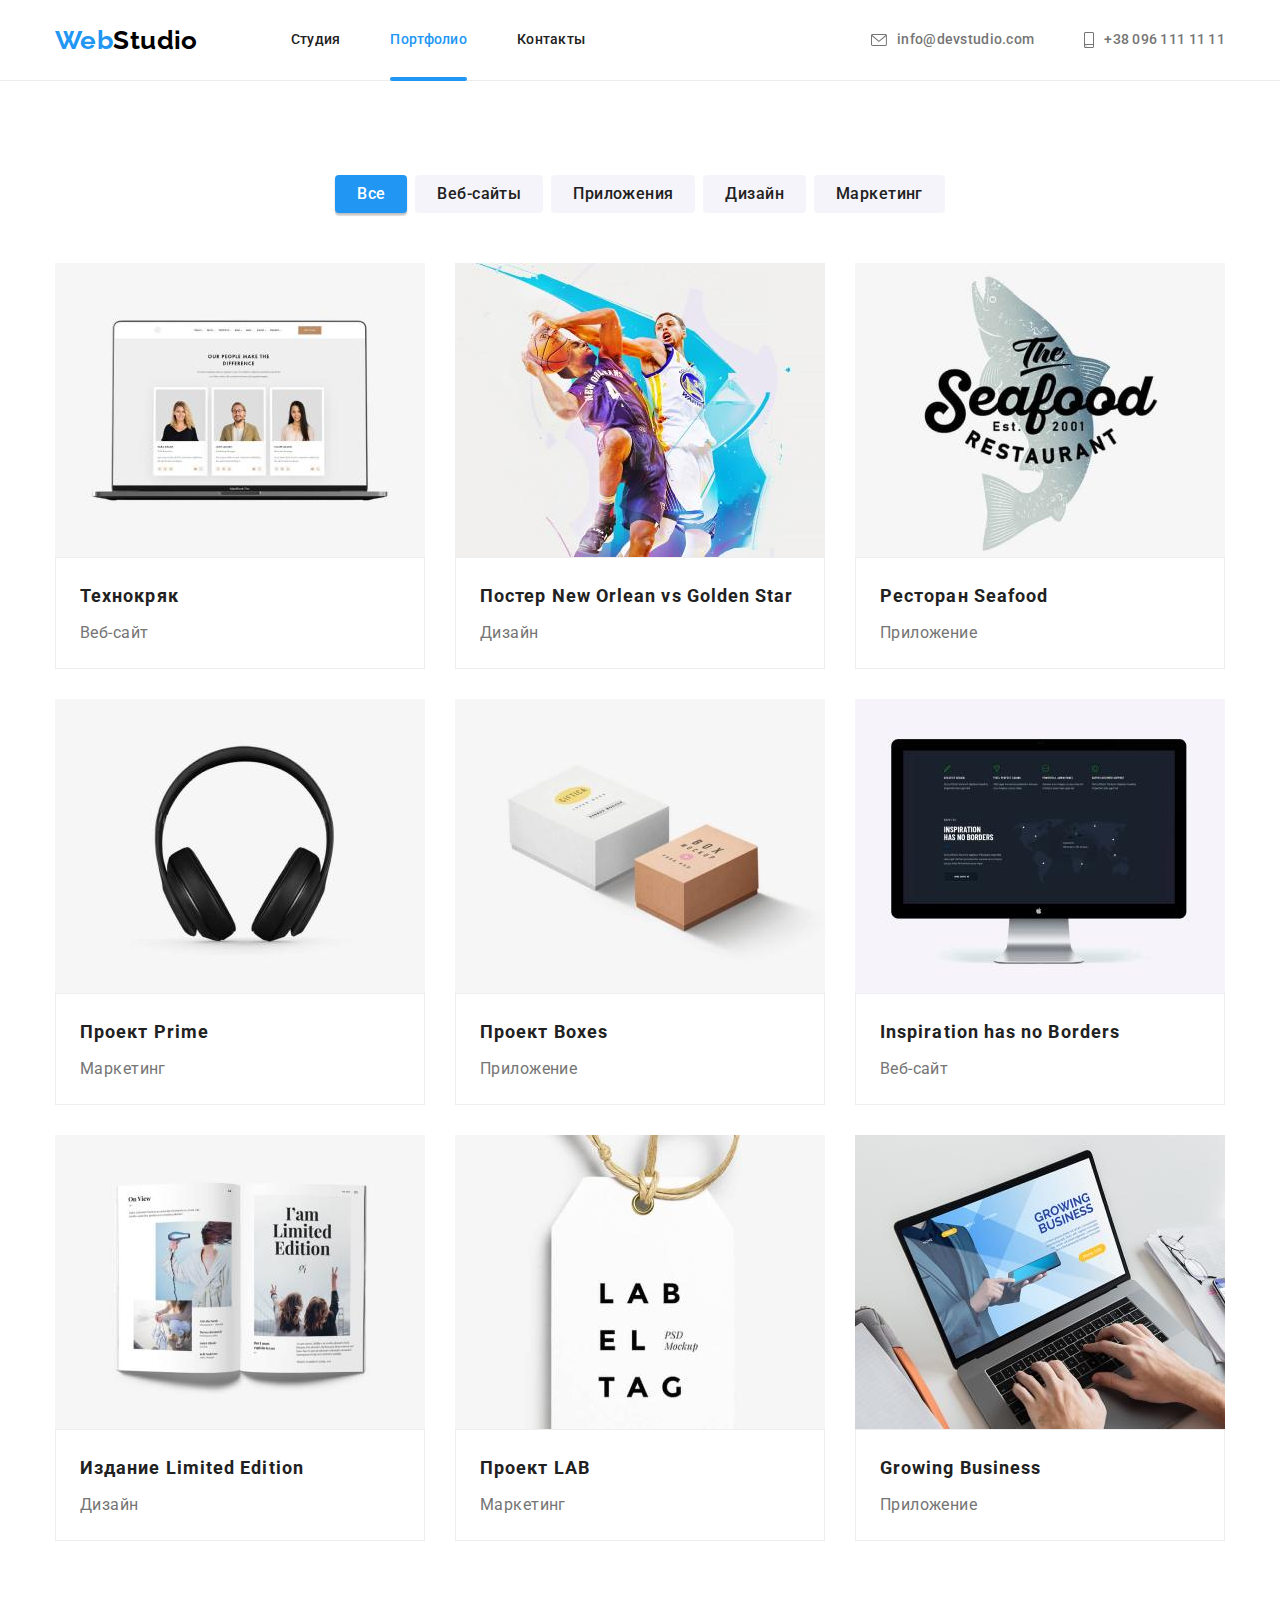
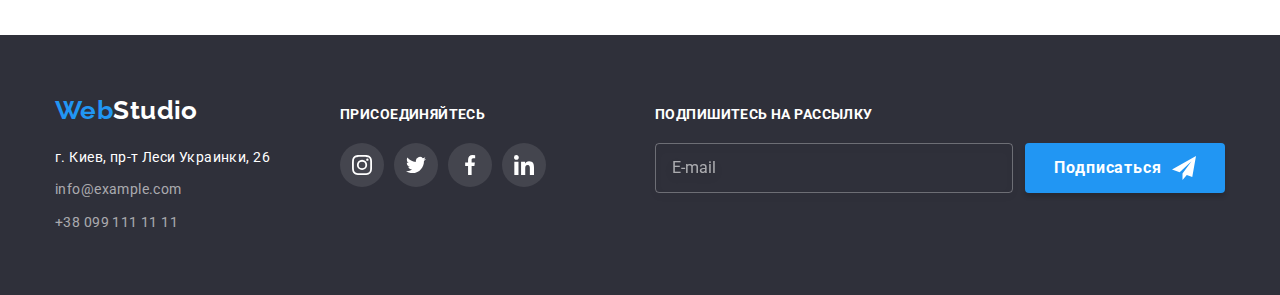
==== portfolio.html @ d4a894b1 "Start" ====
<!DOCTYPE html>
<html lang="en">

<head>
    <meta charset="UTF-8">
    <meta http-equiv="X-UA-Compatible" content="IE=edge">
    <meta name="viewport" content="width=device-width, initial-scale=1.0">
    <title>Портфолио</title>
    <link rel="preconnect" href="https://fonts.googleapis.com">
    <link rel="preconnect" href="https://fonts.gstatic.com" crossorigin>
    <link
        href="https://fonts.googleapis.com/css2?family=Raleway:wght@700&family=Roboto:wght@400;500;700;900&display=swap"
        rel="stylesheet">
    <link rel="stylesheet" href="https://cdnjs.cloudflare.com/ajax/libs/modern-normalize/1.1.0/modern-normalize.min.css">
    <link rel="stylesheet" href="./css/styles.css">
</head>

<body>
<header class="header-page">
    <div class="container header-content">
        <nav class="site-nav">
            <a href="./index.html" lang="en" class="logo link">Web<span class="logo-accent">Studio</span></a>
            <ul class="navigation list">
                <li class="navigation-item"><a href="./index.html" class="link">Студия</a></li>
                <li class="navigation-item"><a href="./portfolio.html" class="link current">Портфолио</a></li>
                <li class="navigation-item"><a href="" class="link">Контакты</a></li>
            </ul>
        </nav>
        <ul class="contact list">
            <li class="contact-item">
                <a href="mailto:info@devstudio.com" class="link">
                    <svg class="contact-icon" width="16" height="12">
                        <use href="./images/icons.svg#envelope"></use>
                    </svg>info@devstudio.com</a>
            </li>
            <li class="contact-item">
                <a href="tel:+380961111111" class="link">
                    <svg class="contact-icon" width="10" height="16">
                        <use href="./images/icons.svg#smartphone"></use>
                    </svg>+38 096 111 11 11</a>
            </li>
        </ul>
    </div>
</header>
    <main>
        <!--Наши работы  -->
        <Section class="section">
            <div class="container">
                <h1 hidden>Наши работы</h1>
                <ul class="filter-list list">
                    <li class="item">
                        <button type="button" class="button filter current">Все</button>
                    </li>
                    <li class="item">
                        <button type="button" class="button filter">Веб-сайты</button>
                    </li>
                    <li class="item">
                        <button type="button" class="button filter">Приложения</button>
                    </li>
                    <li class="item">
                        <button type="button" class="button filter">Дизайн</button>
                    </li>
                    <li class="item">
                        <button type="button" class="button filter">Маркетинг</button>
                    </li>
                </ul>
                <ul class="portfolio-list list">
                    <li class="portfolio-item">
                        <a href="" class="link portfolio-link">
                            <div class="thumb">
                            <img src="./images/techno.jpg" alt="Дисплей ноутбука" width="370" class="portfolio-photo">
                            <p class="portfolio-information">Технокряк это современная площадка распространения коронавируса. Компании используют эту платформу для цифрового
                            шпионажа и атак на защищённые сервера конкурентов.</p>
                            </div>
                            <div class="portfolio-description">
                                <h2 class="portfolio-name">Технокряк</h2>
                                <p class="portfolio-text">Веб-сайт</p>
                            </div>
                        </a>
                    </li>

                    <li class="portfolio-item">
                        <a href="" class="link portfolio-link">
                            <div class="thumb">
                            <img src="./images/poster.jpg" alt="Два человека играют в баскетбол" width="370" class="portfolio-photo">
                            <p class="portfolio-information">Технокряк это современная площадка распространения коронавируса. Компании используют
                                эту платформу для цифрового
                                шпионажа и атак на защищённые сервера конкурентов.</p>
                            </div>
                            <div class="portfolio-description">
                                <h2 class="portfolio-name">Постер New Orlean vs Golden Star</h2>
                                <p class="portfolio-text">Дизайн</p>
                            </div>
                        </a>
                    </li>

                    <li class="portfolio-item">
                        <a href="" class="link portfolio-link">
                            <div class="thumb">
                            <img src="./images/seafood.jpg" alt="Эмблема ресторана сифуд" width="370" class="portfolio-photo">
                            <p class="portfolio-information">Технокряк это современная площадка распространения коронавируса. Компании используют
                                эту платформу для цифрового
                                шпионажа и атак на защищённые сервера конкурентов.</p>
                            </div>
                            <div class="portfolio-description">
                                <h2 class="portfolio-name">Ресторан Seafood</h2>
                                <p class="portfolio-text">Приложение</p>
                            </div>
                        </a>
                    </li>

                    <li class="portfolio-item">
                        <a href="" class="link portfolio-link">
                            <div class="thumb">
                            <img src="./images/prime.jpg" alt="Черные большие наушники" width="370" class="portfolio-photo">
                            <p class="portfolio-information">Технокряк это современная площадка распространения коронавируса. Компании используют
                                эту платформу для цифрового
                                шпионажа и атак на защищённые сервера конкурентов.</p>
                            </div>
                            <div class="portfolio-description">
                                <h2 class="portfolio-name">Проект Prime</h2>
                                <p class="portfolio-text">Маркетинг</p>
                            </div>
                        </a>
                    </li>

                    <li class="portfolio-item">
                        <a href="" class="link portfolio-link">
                            <div class="thumb">
                            <img src="./images/boxes.jpg" alt="Две коробки" width="370" class="portfolio-photo">
                            <p class="portfolio-information">Технокряк это современная площадка распространения коронавируса. Компании используют
                                эту платформу для цифрового
                                шпионажа и атак на защищённые сервера конкурентов.</p>
                            </div>
                            <div class="portfolio-description">
                                <h2 class="portfolio-name">Проект Boxes</h2>
                                <p class="portfolio-text">Приложение</p>
                            </div>
                        </a>
                    </li>

                    <li class="portfolio-item">
                        <a href="" class="link portfolio-link">
                            <div class="thumb">
                            <img src="./images/inspiration.jpg" alt="Черный мотонитор" width="370" class="portfolio-photo">
                            <p class="portfolio-information">Технокряк это современная площадка распространения коронавируса. Компании используют
                                эту платформу для цифрового
                                шпионажа и атак на защищённые сервера конкурентов.</p>
                            </div>
                            <div class="portfolio-description">
                                <h2 class="portfolio-name">Inspiration has no Borders</h2>
                                <p class="portfolio-text">Веб-сайт</p>
                            </div>
                        </a>
                    </li>

                    <li class="portfolio-item">
                        <a href="" class="link portfolio-link">
                            <div class="thumb">
                            <img src="./images/limited-edition.jpg" alt="Журнал в развернутом виде" width="370" class="portfolio-photo">
                            <p class="portfolio-information">Технокряк это современная площадка распространения коронавируса. Компании используют
                                эту платформу для цифрового
                                шпионажа и атак на защищённые сервера конкурентов.</p>
                            </div>
                            <div class="portfolio-description">
                                <h2 class="portfolio-name">Издание Limited Edition</h2>
                                <p class="portfolio-text">Дизайн</p>
                            </div>
                        </a>
                    </li>

                    <li class="portfolio-item">
                        <a href="" class="link portfolio-link">
                            <div class="thumb">
                            <img src="./images/lab.jpg" alt="Бирка с надписью лаб на английском" width="370" class="portfolio-photo">
                            <p class="portfolio-information">Технокряк это современная площадка распространения коронавируса. Компании используют
                                эту платформу для цифрового
                                шпионажа и атак на защищённые сервера конкурентов.</p>
                            </div>
                            <div class="portfolio-description">
                                <h2 class="portfolio-name">Проект LAB</h2>
                                <p class="portfolio-text">Маркетинг</p>
                            </div>
                        </a>
                    </li>

                    <li class="portfolio-item">
                        <a href="" class="link portfolio-link">
                            <div class="thumb">
                            <img src="./images/growing-business.jpg"
                                alt="Ноутбук, на дисплее которого открыта страница гроуинг бизнес на английском" width="370" class="portfolio-photo">
                            <p class="portfolio-information">Технокряк это современная площадка распространения коронавируса. Компании используют
                                эту платформу для цифрового
                                шпионажа и атак на защищённые сервера конкурентов.</p>
                            </div>
                                <div class="portfolio-description">
                                <h2 class="portfolio-name">Growing Business</h2>
                                <p class="portfolio-text">Приложение</p>
                            </div>
                        </a>
                    </li>
                </ul>
            </div>
        </Section>
    </main>
<footer class="footer">
    <div class="container footer-content">
        <div class="address-block">
            <a href="./index.html" lang="en" class="logo link">Web<span class="footer-logo">Studio</span></a>
            <address class="address">
                <ul class="address-list list">
                    <li class="item"><a href="" class="map link">г. Киев, пр-т Леси Украинки, 26</a></li>
                    <li class="item"><a href="mailto:info@example.com" class="mail link">info@example.com</a></li>
                    <li class="item"><a href="tel:+380991111111" class="tel link">+38 099 111 11 11</a></li>
                </ul>
            </address>
        </div>
        <div class="social-links-block">
            <p class="footer-text">присоединяйтесь</p>
            <ul class="list social-links">
                <li class="item">
                    <a href="https://www.instagram.com/" target="_blank" rel="noopener noreferrer nofollow"
                        class="link footer-link">
                        <svg class="social-icons">
                            <use href="./images/icons.svg#instagram"></use>
                        </svg>
                    </a>
                </li>
                <li class="item">
                    <a href="https://twitter.com/" target="_blank" rel="noopener noreferrer nofollow"
                        class="link footer-link">
                        <svg class="social-icons">
                            <use href="./images/icons.svg#twitter"></use>
                        </svg>
                    </a>
                </li>
                <li class="item">
                    <a href="https://www.facebook.com/" target="_blank" rel="noopener noreferrer nofollow"
                        class="link footer-link">
                        <svg class="social-icons">
                            <use href="./images/icons.svg#facebook"></use>
                        </svg>
                    </a>
                </li>
                <li class="item">
                    <a href="https://www.linkedin.com/" target="_blank" rel="noopener noreferrer nofollow"
                        class="link footer-link">
                        <svg class="social-icons">
                            <use href="./images/icons.svg#linkedin"></use>
                        </svg>
                    </a>
                </li>
            </ul>
        </div>
    <form class="signup" autocomplete="on">
        <div class="signup-label">
            <b class="signup-text">Подпишитесь на рассылку</b>
            <input type="email" name="email" class="signup-input" placeholder="E-mail">
        </div>
        <button type="submit" class="signup-button">Подписаться
            <svg class="signup-icon">
                <use href="./images/icons.svg#send"></use>
            </svg>
        </button>
    </form>
    </div>
</footer>
</body>

</html>
---- css/styles.css ----
:root {
  --main-text-color: #212121;
  --complementary-text-color: #757575;
  --accent-text-color: #ffffff;
  --complementary-accent-color: #2196f3;
  --primary-button-color: #2196f3;
  --footer-mail-tel-color: rgba(255, 255, 255, 0.6);
  --footer-input-color: rgba(255, 255, 255, 0.3);
  --main-background-color: #ffffff;
  --studio-text-color: #000000;
  --second-background-color: #2f303a;
  --task-bachground-color: rgba(47, 48, 58, 0.8);
  --button-background-color: #188ce8;
  --filter-button-color: #f5f4fa;
  --team-background-color: #f5f4fa;
  --portfolio-border-color: #eeeeee;
  --portfolio-background-color: rgba(33, 150, 243, 0.9);
  --header-border-color: #ececec;
  --hero-background-color: #c4c4c4;
  --gradient-color: rgba(47, 48, 58, 0.4);
  --features-bg-color: #f5f4fa;
  --social-client-links-color: #afb1b8;
  --footer-link-bgc: rgba(255, 255, 255, 0.1);
  --transition-timing-function: cubic-bezier(0.4, 0, 0.2, 1);
  --transition-duration: 250ms;
  --backdrop-bg-color: rgba(0, 0, 0, 0.2);
  --feedback-text-color: rgba(117, 117, 117, 0.5);
  --modal-input-border: rgba(33, 33, 33, 0.2);
}
/* Общие стили для двух страниц */

body {
  background-color: var(--main-background-color);
  color: var(--main-text-color);
  font-family: Roboto, sans-serif;
  font-size: 14px;
  letter-spacing: 0.03em;
  line-height: 1.71;
}

.list {
  margin: 0;
  padding: 0;
  list-style: none;
}

.link {
  text-decoration: none;
}

h1,
h2,
h3,
h4,
p {
  margin: 0;
  padding: 0;
}

img {
  display: block;
  max-width: 100%;
}

.container {
  margin-right: auto;
  margin-left: auto;
  width: 1200px;
  padding-left: 15px;
  padding-right: 15px;
  /* outline: 1px solid tomato; */
}

.section {
  padding-top: 94px;
  padding-bottom: 94px;
}

/* Шапка */

.header-page {
  border-bottom: 1px solid var(--header-border-color);
}

.header-content {
  display: flex;
  align-items: center;
}

.site-nav {
  display: flex;
  align-items: center;
}

/* Логотип */

.logo {
  color: var(--complementary-accent-color);

  font-family: Raleway, sans-serif;
  font-weight: 700;
  font-size: 26px;
  line-height: 1.19;
}

.logo-accent {
  color: var(--studio-text-color);
}

/* Навигация */

.navigation {
  display: flex;
  margin-left: 93px;
}

.navigation-item + .navigation-item {
  margin-left: 50px;
}

.navigation .link {
  display: block;
  padding-top: 32px;
  padding-bottom: 32px;

  color: var(--main-text-color);
  font-weight: 500;
  line-height: 1.14;
  letter-spacing: 0.02em;

  transition: color var(--transition-duration) var(--transition-timing-function);
}

.navigation .link:hover,
.navigation .link:focus {
  color: var(--complementary-accent-color);
}

.navigation .link.current {
  color: var(--complementary-accent-color);
  position: relative;
}

.navigation .link.current::after {
  content: "";

  position: absolute;
  bottom: -1px;
  left: 0;

  display: block;
  width: 100%;
  height: 4px;
  border-radius: 2px;

  background-color: var(--complementary-accent-color);
}

/* Контакты в шапке */

.contact {
  display: flex;
  margin-left: auto;
}

.contact-item:not(:last-child) {
  margin-right: 50px;
}

.contact .link {
  padding-top: 32px;
  padding-bottom: 32px;
  display: flex;
  align-items: center;

  color: var(--complementary-text-color);
  font-weight: 500;
  line-height: 1.14;
  letter-spacing: 0.02em;

  transition: color var(--transition-duration) var(--transition-timing-function);
}

.contact .link:hover,
.contact .link:focus {
  color: var(--complementary-accent-color);
}

.contact-icon {
  margin-right: 10px;
  fill: currentColor;
}

/* Главная страница */
/* Герой */
.hero {
  padding: 200px 0;
  max-width: 1600px;
  height: 600px;
  margin-left: auto;
  margin-right: auto;
  background-color: var(--hero-background-color);
  text-align: center;
  background-image: linear-gradient(
      var(--gradient-color),
      var(--gradient-color)
    ),
    url("../images/hero-background.jpg");
  background-repeat: no-repeat;
  background-position: center;
  background-size: cover;
  /* outline: 1px solid tomato; */
}

.hero-title {
  margin-top: 0px;
  margin-bottom: 30px;
  margin-left: auto;
  margin-right: auto;
  max-width: 700px;
  color: var(--accent-text-color);
  font-weight: 900;
  font-size: 44px;
  line-height: 1.36;
  letter-spacing: 0.06em;
  text-transform: uppercase;
}

.button.primary {
  padding: 10px 32px;
  border-radius: 4px;
  border: none;
  min-width: 200px;

  color: var(--accent-text-color);
  background-color: var(--primary-button-color);
  font-family: inherit;
  font-weight: 700;
  font-size: 16px;
  line-height: 1.88;
  align-items: center;
  text-align: center;
  letter-spacing: 0.06em;
  cursor: pointer;

  transition: background-color var(--transition-duration)
    var(--transition-timing-function);
}

.button.primary:hover,
.button.primary:focus {
  background-color: var(--button-background-color);
}

/* Особенности */

.features-list {
  display: flex;
  flex-wrap: wrap;
  margin-top: -30px;
  margin-left: -30px;
}

.features-list > .item {
  width: calc(100% / 4 - 30px);
  margin-top: 30px;
  margin-left: 30px;
}

.features-list .thumb {
  display: flex;
  margin-bottom: 30px;
  align-items: center;
  justify-content: center;
  height: 120px;
  border-radius: 4px;
  background-color: var(--features-bg-color);
}

.features-icon {
  width: 70px;
  height: 70px;
}
/* .features-list > .item::before {
  display: block;
  content: "";
  height: 120px;
  margin-bottom: 30px;
  border-radius: 4px;
  padding: 25px 100px;

  background-color: var(--features-bg-color);
  background-size: 70px;
  background-repeat: no-repeat;
  background-position: center;
}

.features-list .icon-antenna::before {
  background-image: url(../images/antenna.png);
}

.features-list .icon-clock::before {
  background-image: url(../images/clock.png);
} */

.features-name {
  margin-bottom: 10px;
  font-weight: 700;
  line-height: 1.14;
  text-transform: uppercase;
}

.features-text {
  color: var(--complementary-text-color);
}

/* Чем мы занимаемся */

.title {
  font-weight: 700;
  font-size: 36px;
  line-height: 1.17;
  text-align: center;
  margin-bottom: 50px;
}

.section.no-top-padding {
  padding-top: 0;
}

.task-list {
  display: flex;
  flex-wrap: wrap;
  margin-top: -30px;
  margin-left: -30px;
}

.task-list > .item {
  width: calc(100% / 3 - 30px);
  margin-top: 30px;
  margin-left: 30px;

  position: relative;
}

.task-list .description {
  position: absolute;
  bottom: 0;
  left: 0;
  width: 100%;
  padding-top: 27px;
  padding-bottom: 27px;

  font-weight: 700;
  line-height: 1.14;
  text-align: center;
  text-transform: uppercase;
  color: var(--accent-text-color);
  background-color: var(--task-bachground-color);
}

/* Наша команда */

.team {
  background-color: var(--team-background-color);
}

.team-list {
  display: flex;
  flex-wrap: wrap;
  margin-top: -30px;
  margin-left: -30px;
}

.team-list > .item {
  margin-top: 30px;
  margin-left: 30px;
  padding-bottom: 30px;

  background-color: var(--main-background-color);
  text-align: center;
  width: calc(100% / 4 - 30px);
  box-shadow: 0px 1px 3px rgba(0, 0, 0, 0.12), 0px 1px 1px rgba(0, 0, 0, 0.14),
    0px 2px 1px rgba(0, 0, 0, 0.2);
  border-radius: 0px 0px 4px 4px;
}

.team-photo {
  margin-bottom: 30px;
}

.team-member {
  margin-bottom: 10px;

  font-weight: 500;
  font-size: 16px;
  line-height: 1.19;
}

.team-position {
  color: var(--complementary-text-color);
  font-size: 16px;
  line-height: 1.19;
  margin-bottom: 16px;
}

.social-links {
  display: flex;
  justify-content: center;
}

.social-links .item {
  width: 44px;
  height: 44px;
}

.social-icons {
  width: 20px;
  height: 20px;
  fill: var(--social-client-links-color);
  transition: fill var(--transition-duration) var(--transition-timing-function);
}

.social-links .item + .item {
  margin-left: 10px;
}

.social-links .link {
  display: flex;
  justify-content: center;
  align-items: center;
  width: 100%;
  height: 100%;
  border-radius: 50%;

  transition: background-color var(--transition-duration)
    var(--transition-timing-function);
}

.social-links .link:focus,
.social-links .link:hover {
  background-color: var(--complementary-accent-color);
}

.social-links .link:focus .social-icons,
.social-links .link:hover .social-icons {
  fill: var(--accent-text-color);
}

/* Постоянные клиенты */

.clients-list {
  display: flex;
  flex-wrap: wrap;
  margin-top: -30px;
  margin-left: -30px;
}

.clients-list > .item {
  margin-top: 30px;
  margin-left: 30px;
  width: calc(100% / 6 - 30px);
}

.clients-list .link {
  display: flex;
  justify-content: center;
  align-items: center;
  border: 1px solid var(--social-client-links-color);
  border-radius: 4px;
  height: 92px;
  color: var(--social-client-links-color);

  transition: border var(--transition-duration)
    var(--transition-timing-function);
}

.clients-icon {
  width: 106px;
  height: 60px;
  fill: currentColor;

  transition: fill var(--transition-duration) var(--transition-timing-function);
}

.clients-list .link:focus,
.clients-list .link:hover {
  border: 1px solid var(--complementary-accent-color);
  outline: none;
}

.clients-list .link:focus .clients-icon,
.clients-list .link:hover .clients-icon {
  fill: var(--complementary-accent-color);
}

/* Подвал */

.footer {
  padding-top: 60px;
  padding-bottom: 60px;

  background-color: var(--second-background-color);
}

.footer-content {
  display: flex;
  align-items: baseline;
}

.footer-logo {
  color: var(--accent-text-color);
}

.footer .logo {
  display: block;
  margin-bottom: 20px;
}

.address {
  font-style: normal;
}

.address-list .item:not(:last-child) {
  margin-bottom: 9px;
}

.map {
  color: var(--accent-text-color);
}

.mail,
.tel {
  color: var(--footer-mail-tel-color);
}

.address .link {
  transition: color var(--transition-duration) var(--transition-timing-function);
}

.address .link:hover,
.address .link:focus {
  color: var(--complementary-accent-color);
}

.address-block {
  margin-right: 70px;
}

.footer-text {
  margin-bottom: 20px;
  font-weight: 700;
  font-size: 14px;
  line-height: 1.14;
  text-transform: uppercase;
  color: var(--accent-text-color);
}

.footer-link {
  background-color: var(--footer-link-bgc);
}
.footer .social-icons {
  fill: var(--accent-text-color);
}

.signup {
  display: flex;
  margin-left: auto;
}

.signup-label {
  display: flex;
  flex-direction: column;
  margin-right: 12px;
}

.signup-text {
  margin-bottom: 20px;
  font-weight: 700;
  line-height: 1.14;
  text-transform: uppercase;
  color: var(--accent-text-color);
}

.signup-input {
  width: 358px;
  padding-left: 16px;
  padding-right: 16px;
  padding-top: 15px;
  padding-bottom: 15px;
  border: 1px solid var(--footer-input-color);
  border-radius: 4px;
  filter: drop-shadow(0px 4px 4px rgba(0, 0, 0, 0.15));
  background-color: transparent;
  font-family: inherit;
  font-size: 16px;
  outline: none;
  color: var(--footer-mail-tel-color);
  transition: border-color var(--transition-duration)
    var(--transition-timing-function);
}

.signup-input::placeholder {
  color: var(--footer-mail-tel-color);
}

.signup-input:focus {
  border-color: var(--complementary-accent-color);
}

.signup-button {
  display: flex;
  justify-content: center;
  align-items: center;
  align-self: flex-end;
  padding: 0;
  height: 50px;
  min-width: 200px;
  box-shadow: 0px 4px 4px rgba(0, 0, 0, 0.15);
  border-radius: 4px;
  border: none;
  background-color: var(--primary-button-color);
  cursor: pointer;

  font-family: inherit;
  font-weight: 700;
  font-size: 16px;
  line-height: 1.87;
  text-align: center;
  letter-spacing: 0.06em;
  color: var(--accent-text-color);
  transition: background-color var(--transition-duration)
    var(--transition-timing-function);
}

.signup-button:focus,
.signup-button:hover {
  background-color: var(--button-background-color);
}

.signup-icon {
  width: 24px;
  height: 24px;
  margin-left: 10px;
}
/* Модальное окно */

.backdrop {
  position: fixed;
  top: 0;
  left: 0;
  width: 100vw;
  height: 100vh;
  background-color: var(--backdrop-bg-color);

  transition: opacity var(--transition-duration)
      var(--transition-timing-function),
    visibility var(--transition-duration) var(--transition-timing-function);
}

.backdrop.is-hidden {
  opacity: 0;
  pointer-events: none;
  visibility: hidden;
}

.backdrop.is-hidden .modal {
  transform: translate(-50%, -50%) scale(0.5);
  opacity: 0;
}

.modal {
  position: absolute;
  top: 50%;
  left: 50%;
  transform: translate(-50%, -50%) scale(1);
  padding: 40px;
  padding-left: 41px;
  padding-right: 39px;
  width: 528px;
  min-height: 581px;
  border-radius: 4px;
  background-color: var(--main-background-color);
  box-shadow: 0px 1px 3px rgba(0, 0, 0, 0.12), 0px 1px 1px rgba(0, 0, 0, 0.14),
    0px 2px 1px rgba(0, 0, 0, 0.2);

  transition: transform var(--transition-duration)
      var(--transition-timing-function),
    opacity var(--transition-duration) var(--transition-timing-function);
}

.button-close {
  position: absolute;
  top: 8px;
  right: 8px;
  display: flex;
  align-items: center;
  justify-content: center;

  width: 30px;
  height: 30px;
  border-radius: 50%;
  border: 1px solid rgba(0, 0, 0, 0.1);
  background-color: transparent;
  cursor: pointer;
}

.btn-close-icon {
  width: 18px;
  height: 18px;
  fill: currentColor;
  transition: fill var(--transition-duration) var(--transition-timing-function);
}

.button-close:focus .btn-close-icon,
.button-close:hover .btn-close-icon {
  fill: var(--complementary-accent-color);
}

.order-text {
  margin-bottom: 12px;
  font-weight: 700;
  font-size: 20px;
  line-height: 1.15;
  text-align: center;
  color: var(--main-text-color);
}

.order-label {
  display: flex;
  flex-direction: column;
  font-size: 12px;
  line-height: 1.17;
  letter-spacing: 0.01em;

  color: var(--complementary-text-color);
  margin-bottom: 10px;
}

.order-label:last-child {
  margin-bottom: 20px;
}

.order-label-name {
  margin-bottom: 4px;
}

.order-input-wrapper {
  position: relative;
  display: block;
  cursor: pointer;
}

.order-input {
  width: 100%;
  height: 40px;
  border-radius: 4px;
  border: 1px solid var(--modal-input-border);
  background-color: transparent;
  padding-left: 42px;
  cursor: pointer;
  outline: none;
  transition: border-color var(--transition-duration)
    var(--transition-timing-function);
}

.order-icons {
  position: absolute;
  left: 12px;
  top: 50%;
  transform: translateY(-50%);
  width: 18px;
  height: 18px;
  transition: fill var(--transition-duration) var(--transition-timing-function);
}

.feedback {
  resize: none;
  height: 120px;
  padding: 12px 16px;
}

.feedback::placeholder {
  font-size: 12px;
  line-height: 1.16;
  letter-spacing: 0.01em;
  color: var(--feedback-text-color);
}

.order-input:focus,
.order-input:hover {
  border-color: var(--complementary-accent-color);
}

.order-input:focus + .order-icons,
.order-input:hover + .order-icons {
  fill: var(--complementary-accent-color);
}

.order-agreement {
  display: flex;
  justify-content: center;
  align-items: center;
  margin-bottom: 30px;
  color: var(--complementary-text-color);
}

.check-icon {
  margin-right: 7px;
  width: 16px;
  height: 15px;
  border: 2px solid var(--main-text-color);
  border-radius: 4px;
  cursor: pointer;
  transition: border-color var(--transition-duration)
    var(--transition-timing-function);
}

.order-agreement:focus-within .check-icon,
.order-agreement:hover .check-icon {
  border-color: var(--complementary-accent-color);
}

.checkbox {
  position: absolute;
  width: 1px;
  height: 1px;
  margin: -1px;
  border: 0;
  padding: 0;
  clip: rect(0 0 0 0);
  overflow: hidden;
}

.checkbox:checked + .check-icon {
  background-image: url(../images/icon-check.svg);
  border: none;
  background-size: cover;
  background-position: center;
  background-repeat: no-repeat;
}

.agreement-link {
  color: var(--complementary-accent-color);
}

.modal-button {
  display: block;
  margin-left: auto;
  margin-right: auto;
  min-width: 200px;
  height: 50px;
  padding: 10px;
  padding-left: 56px;
  padding-right: 55px;
  box-shadow: 0px 4px 4px rgba(0, 0, 0, 0.15);
  border-radius: 4px;
  background-color: var(--primary-button-color);
  border: none;

  font-family: inherit;
  font-weight: 700;
  font-size: 16px;
  line-height: 1.87;
  text-align: center;
  letter-spacing: 0.06em;
  color: var(--accent-text-color);
  cursor: pointer;

  transition: background-color var(--transition-duration)
    var(--transition-timing-function);
}

.modal-button:focus,
.modal-button:hover {
  background-color: var(--button-background-color);
}

/* Страница портфолио */

/* Наши работы */

/* Фильтр */

.filter-list {
  display: flex;
  justify-content: center;
  margin-bottom: 50px;
}

.filter-list > .item + .item {
  margin-left: 8px;
}

.button.filter {
  display: inline-block;
  padding: 6px 22px;
  border-radius: 4px;
  border: none;

  color: var(--main-text-color);
  background-color: var(--filter-button-color);
  font-family: inherit;
  font-weight: 500;
  font-size: 16px;
  line-height: 1.62;
  text-align: center;
  letter-spacing: inherit;
  cursor: pointer;

  transition: color var(--transition-duration) var(--transition-timing-function),
    background-color var(--transition-duration)
      var(--transition-timing-function),
    box-shadow var(--transition-duration) var(--transition-timing-function);
}

.button.filter:hover,
.button.filter:focus,
.button.current {
  color: var(--accent-text-color);
  background-color: var(--complementary-accent-color);
  box-shadow: 0px 3px 1px rgba(0, 0, 0, 0.1), 0px 1px 2px rgba(0, 0, 0, 0.08),
    0px 2px 2px rgba(0, 0, 0, 0.12);
}

/* Портфолио */

.portfolio-list {
  display: flex;
  flex-wrap: wrap;
  margin-top: -30px;
  margin-left: -30px;
}

.portfolio-item {
  flex-basis: calc(100% / 3 - 30px);
  margin-left: 30px;
  margin-top: 30px;

  background-color: var(--main-background-color);
}

.portfolio-link {
  display: block;
  transition: box-shadow var(--transition-duration)
    var(--transition-timing-function);
}

.portfolio-link:hover,
.portfolio-link:focus {
  outline: none;
  box-shadow: 0px 1px 1px rgba(0, 0, 0, 0.12), 0px 4px 4px rgba(0, 0, 0, 0.06),
    1px 4px 6px rgba(0, 0, 0, 0.16);
}

.portfolio-item .thumb {
  position: relative;
  overflow: hidden;
}
.portfolio-information {
  position: absolute;
  top: 0;
  left: 0;
  width: 100%;
  height: 100%;
  padding: 63px 24px;

  font-size: 18px;
  line-height: 1.56;
  color: var(--accent-text-color);
  background-color: var(--portfolio-background-color);

  transform: translateY(101%);
  transition: transform var(--transition-duration)
    var(--transition-timing-function);
}

.portfolio-link:hover .portfolio-information,
.portfolio-link:focus .portfolio-information {
  transform: translateY(0);
}

.portfolio-description {
  padding: 20px 24px;
  border: 1px solid var(--portfolio-border-color);
}

.portfolio-name {
  margin-bottom: 4px;

  color: var(--main-text-color);
  font-weight: 700;
  font-size: 18px;
  line-height: 2;
  letter-spacing: 0.06em;
}

.portfolio-text {
  color: var(--complementary-text-color);
  font-size: 16px;
  line-height: 1.87;
}
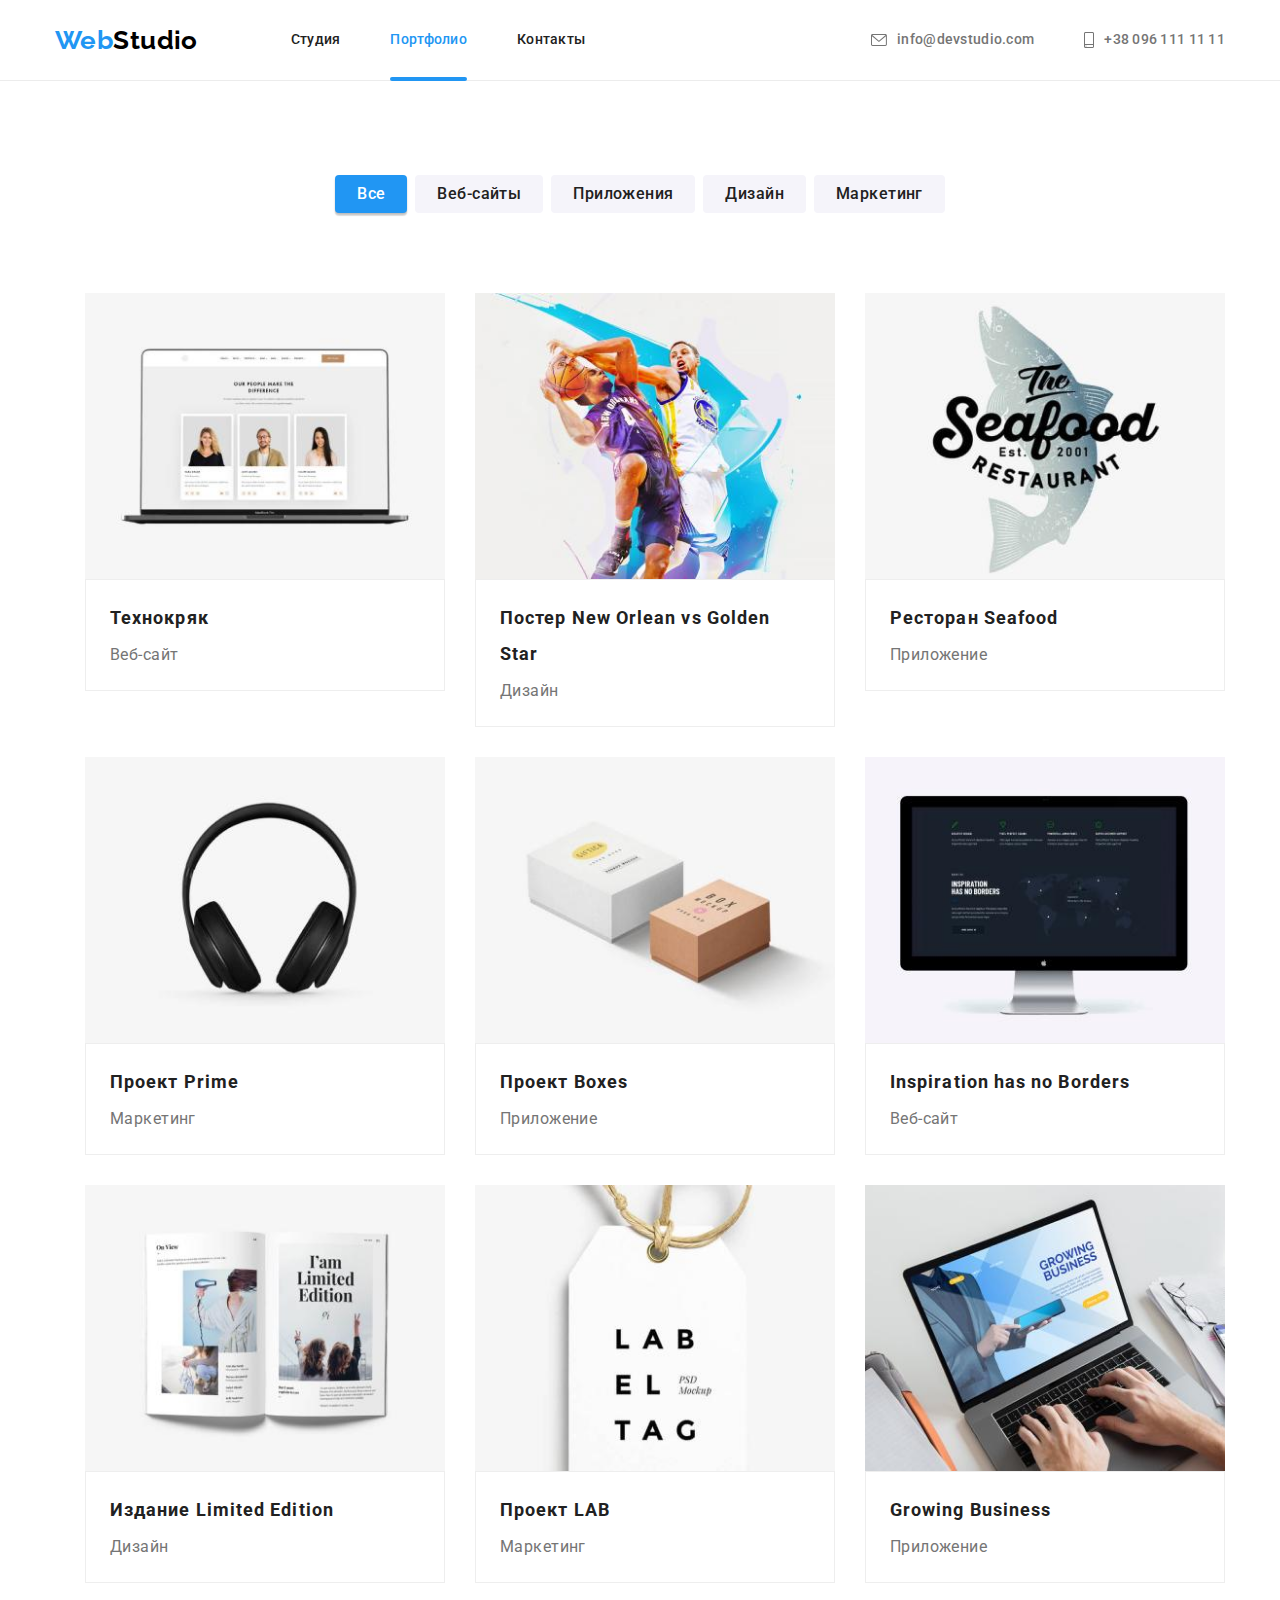
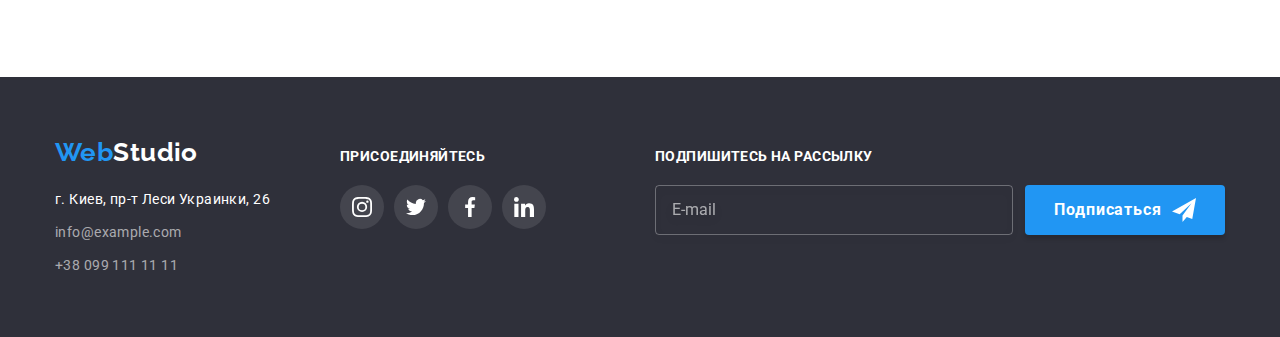
==== commit 6a9bb078: "Correct after comments" ====
--- a/portfolio.html
+++ b/portfolio.html
@@ -12,30 +12,32 @@
         href="https://fonts.googleapis.com/css2?family=Raleway:wght@700&family=Roboto:wght@400;500;700;900&display=swap"
         rel="stylesheet">
     <link rel="stylesheet" href="https://cdnjs.cloudflare.com/ajax/libs/modern-normalize/1.1.0/modern-normalize.min.css">
+    <link rel="stylesheet" href="./css/main.min.css">
     <link rel="stylesheet" href="./css/styles.css">
 </head>
 
 <body>
-<header class="header-page">
-    <div class="container header-content">
-        <nav class="site-nav">
-            <a href="./index.html" lang="en" class="logo link">Web<span class="logo-accent">Studio</span></a>
+<header class="header">
+    <div class="container header__content">
+        <nav class="main-nav">
+            <a href="./index.html" lang="en" class="logo link">Web<span class="logo logo--accent-black">Studio</span></a>
             <ul class="navigation list">
-                <li class="navigation-item"><a href="./index.html" class="link">Студия</a></li>
-                <li class="navigation-item"><a href="./portfolio.html" class="link current">Портфолио</a></li>
-                <li class="navigation-item"><a href="" class="link">Контакты</a></li>
+                <li class="navigation__item"><a href="./index.html"
+                        class="link navigation__link">Студия</a></li>
+                <li class="navigation__item"><a href="./portfolio.html" class="link navigation__link navigation__link--current">Портфолио</a></li>
+                <li class="navigation__item"><a href="" class="link navigation__link">Контакты</a></li>
             </ul>
         </nav>
         <ul class="contact list">
-            <li class="contact-item">
-                <a href="mailto:info@devstudio.com" class="link">
-                    <svg class="contact-icon" width="16" height="12">
+            <li class="contact__item">
+                <a href="mailto:info@devstudio.com" class="link contact__link">
+                    <svg class="contact__icon" width="16" height="12">
                         <use href="./images/icons.svg#envelope"></use>
                     </svg>info@devstudio.com</a>
             </li>
-            <li class="contact-item">
-                <a href="tel:+380961111111" class="link">
-                    <svg class="contact-icon" width="10" height="16">
+            <li class="contact__item">
+                <a href="tel:+380961111111" class="link contact__link">
+                    <svg class="contact__icon" width="10" height="16">
                         <use href="./images/icons.svg#smartphone"></use>
                     </svg>+38 096 111 11 11</a>
             </li>
@@ -47,155 +49,155 @@
         <Section class="section">
             <div class="container">
                 <h1 hidden>Наши работы</h1>
-                <ul class="filter-list list">
-                    <li class="item">
-                        <button type="button" class="button filter current">Все</button>
-                    </li>
-                    <li class="item">
-                        <button type="button" class="button filter">Веб-сайты</button>
-                    </li>
-                    <li class="item">
-                        <button type="button" class="button filter">Приложения</button>
-                    </li>
-                    <li class="item">
-                        <button type="button" class="button filter">Дизайн</button>
-                    </li>
-                    <li class="item">
-                        <button type="button" class="button filter">Маркетинг</button>
+                <ul class="filter list">
+                    <li class="filter__item">
+                        <button type="button" class="button filter__button filter__button--current no-min-width ">Все</button>
+                    </li>
+                    <li class="filter__item">
+                        <button type="button" class="button filter__button no-min-width">Веб-сайты</button>
+                    </li>
+                    <li class="filter__item">
+                        <button type="button" class="button filter__button no-min-width">Приложения</button>
+                    </li>
+                    <li class="filter__item">
+                        <button type="button" class="button filter__button no-min-width">Дизайн</button>
+                    </li>
+                    <li class="filter__item">
+                        <button type="button" class="button filter__button no-min-width">Маркетинг</button>
                     </li>
                 </ul>
-                <ul class="portfolio-list list">
-                    <li class="portfolio-item">
-                        <a href="" class="link portfolio-link">
-                            <div class="thumb">
-                            <img src="./images/techno.jpg" alt="Дисплей ноутбука" width="370" class="portfolio-photo">
-                            <p class="portfolio-information">Технокряк это современная площадка распространения коронавируса. Компании используют эту платформу для цифрового
+                <ul class="portfolio list">
+                    <li class="portfolio__item">
+                        <a href="" class="link portfolio__link">
+                            <div class="portfolio__thumb">
+                            <img src="./images/techno.jpg" alt="Дисплей ноутбука" width="370" class="portfolio__photo">
+                            <p class="portfolio__information">Технокряк это современная площадка распространения коронавируса. Компании используют эту платформу для цифрового
                             шпионажа и атак на защищённые сервера конкурентов.</p>
                             </div>
-                            <div class="portfolio-description">
-                                <h2 class="portfolio-name">Технокряк</h2>
-                                <p class="portfolio-text">Веб-сайт</p>
-                            </div>
-                        </a>
-                    </li>
-
-                    <li class="portfolio-item">
-                        <a href="" class="link portfolio-link">
-                            <div class="thumb">
-                            <img src="./images/poster.jpg" alt="Два человека играют в баскетбол" width="370" class="portfolio-photo">
-                            <p class="portfolio-information">Технокряк это современная площадка распространения коронавируса. Компании используют
-                                эту платформу для цифрового
-                                шпионажа и атак на защищённые сервера конкурентов.</p>
-                            </div>
-                            <div class="portfolio-description">
-                                <h2 class="portfolio-name">Постер New Orlean vs Golden Star</h2>
-                                <p class="portfolio-text">Дизайн</p>
-                            </div>
-                        </a>
-                    </li>
-
-                    <li class="portfolio-item">
-                        <a href="" class="link portfolio-link">
-                            <div class="thumb">
-                            <img src="./images/seafood.jpg" alt="Эмблема ресторана сифуд" width="370" class="portfolio-photo">
-                            <p class="portfolio-information">Технокряк это современная площадка распространения коронавируса. Компании используют
-                                эту платформу для цифрового
-                                шпионажа и атак на защищённые сервера конкурентов.</p>
-                            </div>
-                            <div class="portfolio-description">
-                                <h2 class="portfolio-name">Ресторан Seafood</h2>
-                                <p class="portfolio-text">Приложение</p>
-                            </div>
-                        </a>
-                    </li>
-
-                    <li class="portfolio-item">
-                        <a href="" class="link portfolio-link">
-                            <div class="thumb">
-                            <img src="./images/prime.jpg" alt="Черные большие наушники" width="370" class="portfolio-photo">
-                            <p class="portfolio-information">Технокряк это современная площадка распространения коронавируса. Компании используют
-                                эту платформу для цифрового
-                                шпионажа и атак на защищённые сервера конкурентов.</p>
-                            </div>
-                            <div class="portfolio-description">
-                                <h2 class="portfolio-name">Проект Prime</h2>
-                                <p class="portfolio-text">Маркетинг</p>
-                            </div>
-                        </a>
-                    </li>
-
-                    <li class="portfolio-item">
-                        <a href="" class="link portfolio-link">
-                            <div class="thumb">
-                            <img src="./images/boxes.jpg" alt="Две коробки" width="370" class="portfolio-photo">
-                            <p class="portfolio-information">Технокряк это современная площадка распространения коронавируса. Компании используют
-                                эту платформу для цифрового
-                                шпионажа и атак на защищённые сервера конкурентов.</p>
-                            </div>
-                            <div class="portfolio-description">
-                                <h2 class="portfolio-name">Проект Boxes</h2>
-                                <p class="portfolio-text">Приложение</p>
-                            </div>
-                        </a>
-                    </li>
-
-                    <li class="portfolio-item">
-                        <a href="" class="link portfolio-link">
-                            <div class="thumb">
-                            <img src="./images/inspiration.jpg" alt="Черный мотонитор" width="370" class="portfolio-photo">
-                            <p class="portfolio-information">Технокряк это современная площадка распространения коронавируса. Компании используют
-                                эту платформу для цифрового
-                                шпионажа и атак на защищённые сервера конкурентов.</p>
-                            </div>
-                            <div class="portfolio-description">
-                                <h2 class="portfolio-name">Inspiration has no Borders</h2>
-                                <p class="portfolio-text">Веб-сайт</p>
-                            </div>
-                        </a>
-                    </li>
-
-                    <li class="portfolio-item">
-                        <a href="" class="link portfolio-link">
-                            <div class="thumb">
-                            <img src="./images/limited-edition.jpg" alt="Журнал в развернутом виде" width="370" class="portfolio-photo">
-                            <p class="portfolio-information">Технокряк это современная площадка распространения коронавируса. Компании используют
-                                эту платформу для цифрового
-                                шпионажа и атак на защищённые сервера конкурентов.</p>
-                            </div>
-                            <div class="portfolio-description">
-                                <h2 class="portfolio-name">Издание Limited Edition</h2>
-                                <p class="portfolio-text">Дизайн</p>
-                            </div>
-                        </a>
-                    </li>
-
-                    <li class="portfolio-item">
-                        <a href="" class="link portfolio-link">
-                            <div class="thumb">
-                            <img src="./images/lab.jpg" alt="Бирка с надписью лаб на английском" width="370" class="portfolio-photo">
-                            <p class="portfolio-information">Технокряк это современная площадка распространения коронавируса. Компании используют
-                                эту платформу для цифрового
-                                шпионажа и атак на защищённые сервера конкурентов.</p>
-                            </div>
-                            <div class="portfolio-description">
-                                <h2 class="portfolio-name">Проект LAB</h2>
-                                <p class="portfolio-text">Маркетинг</p>
-                            </div>
-                        </a>
-                    </li>
-
-                    <li class="portfolio-item">
-                        <a href="" class="link portfolio-link">
-                            <div class="thumb">
+                            <div class="portfolio__description">
+                                <h2 class="portfolio__name">Технокряк</h2>
+                                <p class="portfolio__text">Веб-сайт</p>
+                            </div>
+                        </a>
+                    </li>
+
+                    <li class="portfolio__item">
+                        <a href="" class="link portfolio__link">
+                            <div class="portfolio__thumb">
+                            <img src="./images/poster.jpg" alt="Два человека играют в баскетбол" width="370" class="portfolio__photo">
+                            <p class="portfolio__information">Технокряк это современная площадка распространения коронавируса. Компании используют
+                                эту платформу для цифрового
+                                шпионажа и атак на защищённые сервера конкурентов.</p>
+                            </div>
+                            <div class="portfolio__description">
+                                <h2 class="portfolio__name">Постер New Orlean vs Golden Star</h2>
+                                <p class="portfolio__text">Дизайн</p>
+                            </div>
+                        </a>
+                    </li>
+
+                    <li class="portfolio__item">
+                        <a href="" class="link portfolio__link">
+                            <div class="portfolio__thumb">
+                            <img src="./images/seafood.jpg" alt="Эмблема ресторана сифуд" width="370" class="portfolio__photo">
+                            <p class="portfolio__information">Технокряк это современная площадка распространения коронавируса. Компании используют
+                                эту платформу для цифрового
+                                шпионажа и атак на защищённые сервера конкурентов.</p>
+                            </div>
+                            <div class="portfolio__description">
+                                <h2 class="portfolio__name">Ресторан Seafood</h2>
+                                <p class="portfolio__text">Приложение</p>
+                            </div>
+                        </a>
+                    </li>
+
+                    <li class="portfolio__item">
+                        <a href="" class="link portfolio__link">
+                            <div class="portfolio__thumb">
+                            <img src="./images/prime.jpg" alt="Черные большие наушники" width="370" class="portfolio__photo">
+                            <p class="portfolio__information">Технокряк это современная площадка распространения коронавируса. Компании используют
+                                эту платформу для цифрового
+                                шпионажа и атак на защищённые сервера конкурентов.</p>
+                            </div>
+                            <div class="portfolio__description">
+                                <h2 class="portfolio__name">Проект Prime</h2>
+                                <p class="portfolio__text">Маркетинг</p>
+                            </div>
+                        </a>
+                    </li>
+
+                    <li class="portfolio__item">
+                        <a href="" class="link portfolio__link">
+                            <div class="portfolio__thumb">
+                            <img src="./images/boxes.jpg" alt="Две коробки" width="370" class="portfolio__photo">
+                            <p class="portfolio__information">Технокряк это современная площадка распространения коронавируса. Компании используют
+                                эту платформу для цифрового
+                                шпионажа и атак на защищённые сервера конкурентов.</p>
+                            </div>
+                            <div class="portfolio__description">
+                                <h2 class="portfolio__name">Проект Boxes</h2>
+                                <p class="portfolio__text">Приложение</p>
+                            </div>
+                        </a>
+                    </li>
+
+                    <li class="portfolio__item">
+                        <a href="" class="link portfolio__link">
+                            <div class="portfolio__thumb">
+                            <img src="./images/inspiration.jpg" alt="Черный мотонитор" width="370" class="portfolio__photo">
+                            <p class="portfolio__information">Технокряк это современная площадка распространения коронавируса. Компании используют
+                                эту платформу для цифрового
+                                шпионажа и атак на защищённые сервера конкурентов.</p>
+                            </div>
+                            <div class="portfolio__description">
+                                <h2 class="portfolio__name">Inspiration has no Borders</h2>
+                                <p class="portfolio__text">Веб-сайт</p>
+                            </div>
+                        </a>
+                    </li>
+
+                    <li class="portfolio__item">
+                        <a href="" class="link portfolio__link">
+                            <div class="portfolio__thumb">
+                            <img src="./images/limited-edition.jpg" alt="Журнал в развернутом виде" width="370" class="portfolio__photo">
+                            <p class="portfolio__information">Технокряк это современная площадка распространения коронавируса. Компании используют
+                                эту платформу для цифрового
+                                шпионажа и атак на защищённые сервера конкурентов.</p>
+                            </div>
+                            <div class="portfolio__description">
+                                <h2 class="portfolio__name">Издание Limited Edition</h2>
+                                <p class="portfolio__text">Дизайн</p>
+                            </div>
+                        </a>
+                    </li>
+
+                    <li class="portfolio__item">
+                        <a href="" class="link portfolio__link">
+                            <div class="portfolio__thumb">
+                            <img src="./images/lab.jpg" alt="Бирка с надписью лаб на английском" width="370" class="portfolio__photo">
+                            <p class="portfolio__information">Технокряк это современная площадка распространения коронавируса. Компании используют
+                                эту платформу для цифрового
+                                шпионажа и атак на защищённые сервера конкурентов.</p>
+                            </div>
+                            <div class="portfolio__description">
+                                <h2 class="portfolio__name">Проект LAB</h2>
+                                <p class="portfolio__text">Маркетинг</p>
+                            </div>
+                        </a>
+                    </li>
+
+                    <li class="portfolio__item">
+                        <a href="" class="link portfolio__link">
+                            <div class="portfolio__thumb">
                             <img src="./images/growing-business.jpg"
-                                alt="Ноутбук, на дисплее которого открыта страница гроуинг бизнес на английском" width="370" class="portfolio-photo">
-                            <p class="portfolio-information">Технокряк это современная площадка распространения коронавируса. Компании используют
-                                эту платформу для цифрового
-                                шпионажа и атак на защищённые сервера конкурентов.</p>
-                            </div>
-                                <div class="portfolio-description">
-                                <h2 class="portfolio-name">Growing Business</h2>
-                                <p class="portfolio-text">Приложение</p>
+                                alt="Ноутбук, на дисплее которого открыта страница гроуинг бизнес на английском" width="370" class="portfolio__photo">
+                            <p class="portfolio__information">Технокряк это современная площадка распространения коронавируса. Компании используют
+                                эту платформу для цифрового
+                                шпионажа и атак на защищённые сервера конкурентов.</p>
+                            </div>
+                                <div class="portfolio__description">
+                                <h2 class="portfolio__name">Growing Business</h2>
+                                <p class="portfolio__text">Приложение</p>
                             </div>
                         </a>
                     </li>
@@ -204,65 +206,69 @@
         </Section>
     </main>
 <footer class="footer">
-    <div class="container footer-content">
-        <div class="address-block">
-            <a href="./index.html" lang="en" class="logo link">Web<span class="footer-logo">Studio</span></a>
+    <div class="container footer__content">
+        <div class="footer__address-block">
+            <a href="./index.html" lang="en" class="logo footer__logo link">Web<span
+                    class="logo logo--accent-white">Studio</span></a>
             <address class="address">
-                <ul class="address-list list">
-                    <li class="item"><a href="" class="map link">г. Киев, пр-т Леси Украинки, 26</a></li>
-                    <li class="item"><a href="mailto:info@example.com" class="mail link">info@example.com</a></li>
-                    <li class="item"><a href="tel:+380991111111" class="tel link">+38 099 111 11 11</a></li>
+                <ul class="address__list list">
+                    <li class="address__item"><a href="" class="address__map address__link link">г. Киев, пр-т Леси
+                            Украинки, 26</a></li>
+                    <li class="address__item"><a href="mailto:info@example.com"
+                            class="address__mail address__link link">info@example.com</a></li>
+                    <li class="address__item"><a href="tel:+380991111111" class="address__tel address__link link">+38
+                            099 111 11 11</a></li>
                 </ul>
             </address>
         </div>
-        <div class="social-links-block">
-            <p class="footer-text">присоединяйтесь</p>
+        <div class="footer__social-links">
+            <p class="footer__text">присоединяйтесь</p>
             <ul class="list social-links">
-                <li class="item">
+                <li class="social-links__item">
                     <a href="https://www.instagram.com/" target="_blank" rel="noopener noreferrer nofollow"
-                        class="link footer-link">
-                        <svg class="social-icons">
+                        class="social-links__link social-links__link--footer link">
+                        <svg class="social-links__icons social-links__icons--footer">
                             <use href="./images/icons.svg#instagram"></use>
                         </svg>
                     </a>
                 </li>
-                <li class="item">
+                <li class="social-links__item">
                     <a href="https://twitter.com/" target="_blank" rel="noopener noreferrer nofollow"
-                        class="link footer-link">
-                        <svg class="social-icons">
+                        class="social-links__link social-links__link--footer link">
+                        <svg class="social-links__icons social-links__icons--footer">
                             <use href="./images/icons.svg#twitter"></use>
                         </svg>
                     </a>
                 </li>
-                <li class="item">
+                <li class="social-links__item">
                     <a href="https://www.facebook.com/" target="_blank" rel="noopener noreferrer nofollow"
-                        class="link footer-link">
-                        <svg class="social-icons">
+                        class="social-links__link social-links__link--footer link">
+                        <svg class="social-links__icons social-links__icons--footer">
                             <use href="./images/icons.svg#facebook"></use>
                         </svg>
                     </a>
                 </li>
-                <li class="item">
+                <li class="social-links__item">
                     <a href="https://www.linkedin.com/" target="_blank" rel="noopener noreferrer nofollow"
-                        class="link footer-link">
-                        <svg class="social-icons">
+                        class="social-links__link social-links__link--footer link">
+                        <svg class="social-links__icons social-links__icons--footer">
                             <use href="./images/icons.svg#linkedin"></use>
                         </svg>
                     </a>
                 </li>
             </ul>
         </div>
-    <form class="signup" autocomplete="on">
-        <div class="signup-label">
-            <b class="signup-text">Подпишитесь на рассылку</b>
-            <input type="email" name="email" class="signup-input" placeholder="E-mail">
-        </div>
-        <button type="submit" class="signup-button">Подписаться
-            <svg class="signup-icon">
-                <use href="./images/icons.svg#send"></use>
-            </svg>
-        </button>
-    </form>
+        <form class="signup" autocomplete="on">
+            <div class="signup__label">
+                <b class="signup__text">Подпишитесь на рассылку</b>
+                <input type="email" name="email" class="signup__input" placeholder="E-mail">
+            </div>
+            <button type="submit" class="button signup__button">Подписаться
+                <svg class="signup__icon">
+                    <use href="./images/icons.svg#send"></use>
+                </svg>
+            </button>
+        </form>
     </div>
 </footer>
 </body>
--- a/css/main.min.css
+++ b/css/main.min.css
@@ -0,0 +1,2 @@
+:root{--main-text-color: #212121;--complementary-text-color: #757575;--accent-text-color: #ffffff;--complementary-accent-color: #2196f3;--primary-button-color: #2196f3;--footer-mail-tel-color: rgba(255, 255, 255, 0.6);--footer-input-color: rgba(255, 255, 255, 0.3);--main-background-color: #ffffff;--studio-text-color: #000000;--second-background-color: #2f303a;--task-bachground-color: rgba(47, 48, 58, 0.8);--button-background-color: #188ce8;--filter-button-color: #f5f4fa;--team-background-color: #f5f4fa;--portfolio-border-color: #eeeeee;--portfolio-background-color: rgba(33, 150, 243, 0.9);--header-border-color: #ececec;--hero-background-color: #c4c4c4;--gradient-color: rgba(47, 48, 58, 0.4);--features-bg-color: #f5f4fa;--social-client-links-color: #afb1b8;--footer-link-bgc: rgba(255, 255, 255, 0.1);--transition-timing-function: cubic-bezier(0.4, 0, 0.2, 1);--transition-duration: 250ms;--backdrop-bg-color: rgba(0, 0, 0, 0.2);--feedback-text-color: rgba(117, 117, 117, 0.5);--modal-input-border: rgba(33, 33, 33, 0.2)}h1,h2,h3,h4,p{margin:0;padding:0}img{display:block;max-width:100%}.social-links,.social-links__link,.button-close,.order__agreement,.features__thumb,.clients__link,.signup__button,.filter{display:flex;justify-content:center;align-items:center}.features,.task__list,.team__list,.clients__list,.portfolio{display:flex;flex-wrap:wrap;margin-top:-30px;margin-left:-30px}body{background-color:var(--main-background-color);color:var(--main-text-color);font-family:Roboto, sans-serif;font-size:14px;letter-spacing:0.03em;line-height:1.71}.list{margin:0;padding:0;list-style:none}.link{text-decoration:none}.button,.order__button,.hero__button,.signup__button,.filter__button{border-radius:4px;border:none;min-width:200px;color:var(--accent-text-color);background-color:var(--primary-button-color);font-family:inherit;font-weight:700;font-size:16px;line-height:1.88;align-items:center;text-align:center;letter-spacing:0.06em;cursor:pointer;transition:background-color var(--transition-duration) var(--transition-timing-function)}.no-top-padding{padding-top:0}.title{font-weight:700;font-size:36px;line-height:1.17;text-align:center;margin-bottom:50px}.container{margin-right:auto;margin-left:auto;width:1200px;padding-left:15px;padding-right:15px}.section{padding-top:94px;padding-bottom:94px}.logo{color:var(--complementary-accent-color);font-family:Raleway, sans-serif;font-weight:700;font-size:26px;line-height:1.19}.logo--accent-black{color:var(--studio-text-color)}.logo--accent-white{color:var(--accent-text-color)}.social-links__item{width:44px;height:44px}.social-links__item+.social-links__item{margin-left:10px}.social-links__icons{width:20px;height:20px;fill:var(--social-client-links-color);transition:fill var(--transition-duration) var(--transition-timing-function)}.social-links__link:focus .social-links__icons,.social-links__link:hover .social-links__icons{fill:var(--accent-text-color)}.social-links__link{width:100%;height:100%;border-radius:50%;transition:background-color var(--transition-duration) var(--transition-timing-function)}.social-links__link:focus,.social-links__link:hover{background-color:var(--complementary-accent-color)}.backdrop{position:fixed;top:0;left:0;width:100vw;height:100vh;background-color:var(--backdrop-bg-color);transition:opacity var(--transition-duration) var(--transition-timing-function),visibility var(--transition-duration) var(--transition-timing-function)}.backdrop.is-hidden{opacity:0;pointer-events:none;visibility:hidden}.backdrop.is-hidden .modal{transform:translate(-50%, -50%) scale(0.5);opacity:0}.modal{position:absolute;top:50%;left:50%;transform:translate(-50%, -50%) scale(1);padding:40px;padding-left:41px;padding-right:39px;width:528px;min-height:581px;border-radius:4px;background-color:var(--main-background-color);box-shadow:0px 1px 3px rgba(0,0,0,0.12),0px 1px 1px rgba(0,0,0,0.14),0px 2px 1px rgba(0,0,0,0.2);transition:transform var(--transition-duration) var(--transition-timing-function),opacity var(--transition-duration) var(--transition-timing-function)}.button-close{position:absolute;top:8px;right:8px;width:30px;height:30px;border-radius:50%;border:1px solid rgba(0,0,0,0.1);background-color:transparent;cursor:pointer}.button-close__icon{width:18px;height:18px;fill:currentColor;transition:fill var(--transition-duration) var(--transition-timing-function)}.button-close:focus .button-close__icon,.button-close:hover .button-close__icon{fill:var(--complementary-accent-color)}.order__text{margin-bottom:12px;font-weight:700;font-size:20px;line-height:1.15;text-align:center;color:var(--main-text-color)}.order__label{display:flex;flex-direction:column;margin-bottom:10px;font-size:12px;line-height:1.17;letter-spacing:0.01em;color:var(--complementary-text-color)}.order__label:last-child{margin-bottom:20px}.order__name{margin-bottom:4px}.order__input-wrapper{position:relative;display:block;cursor:pointer}.order__input{width:100%;height:40px;border-radius:4px;border:1px solid var(--modal-input-border);background-color:transparent;padding-left:42px;cursor:pointer;outline:none;transition:border-color var(--transition-duration) var(--transition-timing-function)}.order__input:focus,.order__input:hover{border-color:var(--complementary-accent-color)}.order__icons{position:absolute;left:12px;top:50%;transform:translateY(-50%);width:18px;height:18px;transition:fill var(--transition-duration) var(--transition-timing-function)}.order__input:focus+.order__icons,.order__input:hover+.order__icons{fill:var(--complementary-accent-color)}.order__feedback{resize:none;height:120px;padding:12px 16px}.order__feedback::placeholder{font-size:12px;line-height:1.16;letter-spacing:0.01em;color:var(--feedback-text-color)}.order__agreement{margin-bottom:30px;color:var(--complementary-text-color)}.order__check-icon{margin-right:7px;width:16px;height:15px;border:2px solid var(--main-text-color);border-radius:4px;cursor:pointer;transition:border-color var(--transition-duration) var(--transition-timing-function)}.order__agreement:focus-within .order__check-icon,.order__agreement:hover .order__check-icon{border-color:var(--complementary-accent-color)}.order__checkbox:checked+.order__check-icon{background-image:url(../images/icon-check.svg);border:none;background-size:cover;background-position:center;background-repeat:no-repeat}.order__checkbox{position:absolute;width:1px;height:1px;margin:-1px;border:0;padding:0;clip:rect(0 0 0 0);overflow:hidden}.order__link{color:var(--complementary-accent-color)}.order__button{display:block;margin-left:auto;margin-right:auto;height:50px;padding:10px;padding-left:56px;padding-right:55px;box-shadow:0px 4px 4px rgba(0,0,0,0.15)}.order__button:focus,.order__button:hover{background-color:var(--button-background-color)}.header{border-bottom:1px solid var(--header-border-color)}.header__content{display:flex;align-items:center}.main-nav{display:flex;align-items:center}.navigation{display:flex;margin-left:93px}.navigation__item+.navigation__item{margin-left:50px}.navigation__link{display:block;padding-top:32px;padding-bottom:32px;color:var(--main-text-color);font-weight:500;line-height:1.14;letter-spacing:0.02em;transition:color var(--transition-duration) var(--transition-timing-function)}.navigation__link:hover,.navigation__link:focus{color:var(--complementary-accent-color)}.navigation__link--current{color:var(--complementary-accent-color);position:relative}.navigation__link--current::after{content:"";position:absolute;bottom:-1px;left:0;display:block;width:100%;height:4px;border-radius:2px;background-color:var(--complementary-accent-color)}.contact{display:flex;margin-left:auto}.contact__item:not(:last-child){margin-right:50px}.contact__link{padding-top:32px;padding-bottom:32px;display:flex;align-items:center;color:var(--complementary-text-color);font-weight:500;line-height:1.14;letter-spacing:0.02em;transition:color var(--transition-duration) var(--transition-timing-function)}.contact__link:hover,.contact__link:focus{color:var(--complementary-accent-color)}.contact__icon{margin-right:10px;fill:currentColor}.hero{padding:200px 0;max-width:1600px;height:600px;margin-left:auto;margin-right:auto;background-color:var(--hero-background-color);text-align:center;background-image:linear-gradient(var(--gradient-color), var(--gradient-color)),url("../images/hero-background.jpg");background-repeat:no-repeat;background-position:center;background-size:cover}.hero__title{margin-top:0px;margin-bottom:30px;margin-left:auto;margin-right:auto;max-width:700px;color:var(--accent-text-color);font-weight:900;font-size:44px;line-height:1.36;letter-spacing:0.06em;text-transform:uppercase}.hero__button{padding:10px 32px}.hero__button:hover,.hero__button:focus{background-color:var(--button-background-color)}.features__item{width:calc(100% / 4 - 30px);margin-top:30px;margin-left:30px}.features__thumb{margin-bottom:30px;height:120px;border-radius:4px;background-color:var(--features-bg-color)}.features__icon{width:70px;height:70px}.features__name{margin-bottom:10px;font-weight:700;line-height:1.14;text-transform:uppercase}.features__text{color:var(--complementary-text-color)}.task__item{width:calc(100% / 3 - 30px);margin-top:30px;margin-left:30px;position:relative}.task__description{position:absolute;bottom:0;left:0;width:100%;padding-top:27px;padding-bottom:27px;font-weight:700;line-height:1.14;text-align:center;text-transform:uppercase;color:var(--accent-text-color);background-color:var(--task-bachground-color)}.team{background-color:var(--team-background-color)}.team__item{margin-top:30px;margin-left:30px;padding-bottom:30px;background-color:var(--main-background-color);text-align:center;width:calc(100% / 4 - 30px);box-shadow:0px 1px 3px rgba(0,0,0,0.12),0px 1px 1px rgba(0,0,0,0.14),0px 2px 1px rgba(0,0,0,0.2);border-radius:0px 0px 4px 4px}.team__photo{margin-bottom:30px}.team__member{margin-bottom:10px;font-weight:500;font-size:16px;line-height:1.19}.team__position{color:var(--complementary-text-color);font-size:16px;line-height:1.19;margin-bottom:16px}.clients__item{margin-top:30px;margin-left:30px;width:calc(100% / 6 - 30px)}.clients__link{border:1px solid var(--social-client-links-color);border-radius:4px;height:92px;color:var(--social-client-links-color);transition:border var(--transition-duration) var(--transition-timing-function)}.clients__link:focus,.clients__link:hover{border:1px solid var(--complementary-accent-color);outline:none}.clients__icon{width:106px;height:60px;fill:currentColor;transition:fill var(--transition-duration) var(--transition-timing-function)}.clients__link:focus .clients__icon,.clients__link:hover .clients__icon{fill:var(--complementary-accent-color)}.footer{padding-top:60px;padding-bottom:60px;background-color:var(--second-background-color)}.footer__content{display:flex;align-items:baseline}.footer__logo{display:block;margin-bottom:20px}.address{font-style:normal}.address__item:not(:last-child){margin-bottom:9px}.address__map{color:var(--accent-text-color)}.address__mail,.address__tel{color:var(--footer-mail-tel-color)}.address__link{transition:color var(--transition-duration) var(--transition-timing-function)}.address__link:hover,.address__link:focus{color:var(--complementary-accent-color)}.footer__address-block{margin-right:70px}.footer__text{margin-bottom:20px;font-weight:700;font-size:14px;line-height:1.14;text-transform:uppercase;color:var(--accent-text-color)}.social-links__link--footer{background-color:var(--footer-link-bgc)}.social-links__icons--footer{fill:var(--accent-text-color)}.signup{display:flex;margin-left:auto}.signup__label{display:flex;flex-direction:column;margin-right:12px}.signup__text{margin-bottom:20px;font-weight:700;line-height:1.14;text-transform:uppercase;color:var(--accent-text-color)}.signup__input{width:358px;padding-left:16px;padding-right:16px;padding-top:15px;padding-bottom:15px;border:1px solid var(--footer-input-color);border-radius:4px;filter:drop-shadow(0px 4px 4px rgba(0,0,0,0.15));background-color:transparent;font-family:inherit;font-size:16px;outline:none;color:var(--footer-mail-tel-color);transition:border-color var(--transition-duration) var(--transition-timing-function)}.signup__input::placeholder{color:var(--footer-mail-tel-color)}.signup__input:focus{border-color:var(--complementary-accent-color)}.signup__button{align-self:flex-end;padding:0;height:50px;box-shadow:0px 4px 4px rgba(0,0,0,0.15)}.signup__button:focus,.signup__button:hover{background-color:var(--button-background-color)}.signup__icon{width:24px;height:24px;margin-left:10px}.filter{margin-bottom:50px}.filter__item+.filter__item{margin-left:8px}.no-min-width{min-width:0}.filter__button{display:inline-block;padding:6px 22px;color:var(--main-text-color);background-color:var(--filter-button-color);font-weight:500;line-height:1.62;letter-spacing:inherit;transition:color var(--transition-duration) var(--transition-timing-function),background-color var(--transition-duration) var(--transition-timing-function),box-shadow var(--transition-duration) var(--transition-timing-function)}.filter__button:hover,.filter__button:focus,.filter__button--current{color:var(--accent-text-color);background-color:var(--complementary-accent-color);box-shadow:0px 3px 1px rgba(0,0,0,0.1),0px 1px 2px rgba(0,0,0,0.08),0px 2px 2px rgba(0,0,0,0.12)}.portfolio__item{flex-basis:calc(100% / 3 - 30px);margin-left:30px;margin-top:30px;background-color:var(--main-background-color)}.portfolio__link{display:block;transition:box-shadow var(--transition-duration) var(--transition-timing-function)}.portfolio__link:hover,.portfolio__link:focus{outline:none;box-shadow:0px 1px 1px rgba(0,0,0,0.12),0px 4px 4px rgba(0,0,0,0.06),1px 4px 6px rgba(0,0,0,0.16)}.portfolio__thumb{position:relative;overflow:hidden}.portfolio__information{position:absolute;top:0;left:0;width:100%;height:100%;padding:63px 24px;font-size:18px;line-height:1.56;color:var(--accent-text-color);background-color:var(--portfolio-background-color);transform:translateY(101%);transition:transform var(--transition-duration) var(--transition-timing-function)}.portfolio__link:hover .portfolio__information,.portfolio__link:focus .portfolio__information{transform:translateY(0)}.portfolio__description{padding:20px 24px;border:1px solid var(--portfolio-border-color)}.portfolio__name{margin-bottom:4px;color:var(--main-text-color);font-weight:700;font-size:18px;line-height:2;letter-spacing:0.06em}.portfolio__text{color:var(--complementary-text-color);font-size:16px;line-height:1.87}
+/*# sourceMappingURL=main.min.css.map */--- a/css/styles.css
+++ b/css/styles.css
@@ -1,880 +1,23 @@
-:root {
-  --main-text-color: #212121;
-  --complementary-text-color: #757575;
-  --accent-text-color: #ffffff;
-  --complementary-accent-color: #2196f3;
-  --primary-button-color: #2196f3;
-  --footer-mail-tel-color: rgba(255, 255, 255, 0.6);
-  --footer-input-color: rgba(255, 255, 255, 0.3);
-  --main-background-color: #ffffff;
-  --studio-text-color: #000000;
-  --second-background-color: #2f303a;
-  --task-bachground-color: rgba(47, 48, 58, 0.8);
-  --button-background-color: #188ce8;
-  --filter-button-color: #f5f4fa;
-  --team-background-color: #f5f4fa;
-  --portfolio-border-color: #eeeeee;
-  --portfolio-background-color: rgba(33, 150, 243, 0.9);
-  --header-border-color: #ececec;
-  --hero-background-color: #c4c4c4;
-  --gradient-color: rgba(47, 48, 58, 0.4);
-  --features-bg-color: #f5f4fa;
-  --social-client-links-color: #afb1b8;
-  --footer-link-bgc: rgba(255, 255, 255, 0.1);
-  --transition-timing-function: cubic-bezier(0.4, 0, 0.2, 1);
-  --transition-duration: 250ms;
-  --backdrop-bg-color: rgba(0, 0, 0, 0.2);
-  --feedback-text-color: rgba(117, 117, 117, 0.5);
-  --modal-input-border: rgba(33, 33, 33, 0.2);
-}
 /* Общие стили для двух страниц */
-
-body {
-  background-color: var(--main-background-color);
-  color: var(--main-text-color);
-  font-family: Roboto, sans-serif;
-  font-size: 14px;
-  letter-spacing: 0.03em;
-  line-height: 1.71;
-}
-
-.list {
-  margin: 0;
-  padding: 0;
-  list-style: none;
-}
-
-.link {
-  text-decoration: none;
-}
-
-h1,
-h2,
-h3,
-h4,
-p {
-  margin: 0;
-  padding: 0;
-}
-
-img {
-  display: block;
-  max-width: 100%;
-}
-
-.container {
-  margin-right: auto;
-  margin-left: auto;
-  width: 1200px;
-  padding-left: 15px;
-  padding-right: 15px;
-  /* outline: 1px solid tomato; */
-}
-
-.section {
-  padding-top: 94px;
-  padding-bottom: 94px;
-}
 
 /* Шапка */
 
-.header-page {
-  border-bottom: 1px solid var(--header-border-color);
-}
-
-.header-content {
-  display: flex;
-  align-items: center;
-}
-
-.site-nav {
-  display: flex;
-  align-items: center;
-}
-
 /* Логотип */
-
-.logo {
-  color: var(--complementary-accent-color);
-
-  font-family: Raleway, sans-serif;
-  font-weight: 700;
-  font-size: 26px;
-  line-height: 1.19;
-}
-
-.logo-accent {
-  color: var(--studio-text-color);
-}
-
-/* Навигация */
-
-.navigation {
-  display: flex;
-  margin-left: 93px;
-}
-
-.navigation-item + .navigation-item {
-  margin-left: 50px;
-}
-
-.navigation .link {
-  display: block;
-  padding-top: 32px;
-  padding-bottom: 32px;
-
-  color: var(--main-text-color);
-  font-weight: 500;
-  line-height: 1.14;
-  letter-spacing: 0.02em;
-
-  transition: color var(--transition-duration) var(--transition-timing-function);
-}
-
-.navigation .link:hover,
-.navigation .link:focus {
-  color: var(--complementary-accent-color);
-}
-
-.navigation .link.current {
-  color: var(--complementary-accent-color);
-  position: relative;
-}
-
-.navigation .link.current::after {
-  content: "";
-
-  position: absolute;
-  bottom: -1px;
-  left: 0;
-
-  display: block;
-  width: 100%;
-  height: 4px;
-  border-radius: 2px;
-
-  background-color: var(--complementary-accent-color);
-}
-
-/* Контакты в шапке */
-
-.contact {
-  display: flex;
-  margin-left: auto;
-}
-
-.contact-item:not(:last-child) {
-  margin-right: 50px;
-}
-
-.contact .link {
-  padding-top: 32px;
-  padding-bottom: 32px;
-  display: flex;
-  align-items: center;
-
-  color: var(--complementary-text-color);
-  font-weight: 500;
-  line-height: 1.14;
-  letter-spacing: 0.02em;
-
-  transition: color var(--transition-duration) var(--transition-timing-function);
-}
-
-.contact .link:hover,
-.contact .link:focus {
-  color: var(--complementary-accent-color);
-}
-
-.contact-icon {
-  margin-right: 10px;
-  fill: currentColor;
-}
 
 /* Главная страница */
 /* Герой */
-.hero {
-  padding: 200px 0;
-  max-width: 1600px;
-  height: 600px;
-  margin-left: auto;
-  margin-right: auto;
-  background-color: var(--hero-background-color);
-  text-align: center;
-  background-image: linear-gradient(
-      var(--gradient-color),
-      var(--gradient-color)
-    ),
-    url("../images/hero-background.jpg");
-  background-repeat: no-repeat;
-  background-position: center;
-  background-size: cover;
-  /* outline: 1px solid tomato; */
-}
-
-.hero-title {
-  margin-top: 0px;
-  margin-bottom: 30px;
-  margin-left: auto;
-  margin-right: auto;
-  max-width: 700px;
-  color: var(--accent-text-color);
-  font-weight: 900;
-  font-size: 44px;
-  line-height: 1.36;
-  letter-spacing: 0.06em;
-  text-transform: uppercase;
-}
-
-.button.primary {
-  padding: 10px 32px;
-  border-radius: 4px;
-  border: none;
-  min-width: 200px;
-
-  color: var(--accent-text-color);
-  background-color: var(--primary-button-color);
-  font-family: inherit;
-  font-weight: 700;
-  font-size: 16px;
-  line-height: 1.88;
-  align-items: center;
-  text-align: center;
-  letter-spacing: 0.06em;
-  cursor: pointer;
-
-  transition: background-color var(--transition-duration)
-    var(--transition-timing-function);
-}
-
-.button.primary:hover,
-.button.primary:focus {
-  background-color: var(--button-background-color);
-}
 
 /* Особенности */
 
-.features-list {
-  display: flex;
-  flex-wrap: wrap;
-  margin-top: -30px;
-  margin-left: -30px;
-}
-
-.features-list > .item {
-  width: calc(100% / 4 - 30px);
-  margin-top: 30px;
-  margin-left: 30px;
-}
-
-.features-list .thumb {
-  display: flex;
-  margin-bottom: 30px;
-  align-items: center;
-  justify-content: center;
-  height: 120px;
-  border-radius: 4px;
-  background-color: var(--features-bg-color);
-}
-
-.features-icon {
-  width: 70px;
-  height: 70px;
-}
-/* .features-list > .item::before {
-  display: block;
-  content: "";
-  height: 120px;
-  margin-bottom: 30px;
-  border-radius: 4px;
-  padding: 25px 100px;
-
-  background-color: var(--features-bg-color);
-  background-size: 70px;
-  background-repeat: no-repeat;
-  background-position: center;
-}
-
-.features-list .icon-antenna::before {
-  background-image: url(../images/antenna.png);
-}
-
-.features-list .icon-clock::before {
-  background-image: url(../images/clock.png);
-} */
-
-.features-name {
-  margin-bottom: 10px;
-  font-weight: 700;
-  line-height: 1.14;
-  text-transform: uppercase;
-}
-
-.features-text {
-  color: var(--complementary-text-color);
-}
-
 /* Чем мы занимаемся */
-
-.title {
-  font-weight: 700;
-  font-size: 36px;
-  line-height: 1.17;
-  text-align: center;
-  margin-bottom: 50px;
-}
-
-.section.no-top-padding {
-  padding-top: 0;
-}
-
-.task-list {
-  display: flex;
-  flex-wrap: wrap;
-  margin-top: -30px;
-  margin-left: -30px;
-}
-
-.task-list > .item {
-  width: calc(100% / 3 - 30px);
-  margin-top: 30px;
-  margin-left: 30px;
-
-  position: relative;
-}
-
-.task-list .description {
-  position: absolute;
-  bottom: 0;
-  left: 0;
-  width: 100%;
-  padding-top: 27px;
-  padding-bottom: 27px;
-
-  font-weight: 700;
-  line-height: 1.14;
-  text-align: center;
-  text-transform: uppercase;
-  color: var(--accent-text-color);
-  background-color: var(--task-bachground-color);
-}
 
 /* Наша команда */
 
-.team {
-  background-color: var(--team-background-color);
-}
-
-.team-list {
-  display: flex;
-  flex-wrap: wrap;
-  margin-top: -30px;
-  margin-left: -30px;
-}
-
-.team-list > .item {
-  margin-top: 30px;
-  margin-left: 30px;
-  padding-bottom: 30px;
-
-  background-color: var(--main-background-color);
-  text-align: center;
-  width: calc(100% / 4 - 30px);
-  box-shadow: 0px 1px 3px rgba(0, 0, 0, 0.12), 0px 1px 1px rgba(0, 0, 0, 0.14),
-    0px 2px 1px rgba(0, 0, 0, 0.2);
-  border-radius: 0px 0px 4px 4px;
-}
-
-.team-photo {
-  margin-bottom: 30px;
-}
-
-.team-member {
-  margin-bottom: 10px;
-
-  font-weight: 500;
-  font-size: 16px;
-  line-height: 1.19;
-}
-
-.team-position {
-  color: var(--complementary-text-color);
-  font-size: 16px;
-  line-height: 1.19;
-  margin-bottom: 16px;
-}
-
-.social-links {
-  display: flex;
-  justify-content: center;
-}
-
-.social-links .item {
-  width: 44px;
-  height: 44px;
-}
-
-.social-icons {
-  width: 20px;
-  height: 20px;
-  fill: var(--social-client-links-color);
-  transition: fill var(--transition-duration) var(--transition-timing-function);
-}
-
-.social-links .item + .item {
-  margin-left: 10px;
-}
-
-.social-links .link {
-  display: flex;
-  justify-content: center;
-  align-items: center;
-  width: 100%;
-  height: 100%;
-  border-radius: 50%;
-
-  transition: background-color var(--transition-duration)
-    var(--transition-timing-function);
-}
-
-.social-links .link:focus,
-.social-links .link:hover {
-  background-color: var(--complementary-accent-color);
-}
-
-.social-links .link:focus .social-icons,
-.social-links .link:hover .social-icons {
-  fill: var(--accent-text-color);
-}
-
 /* Постоянные клиенты */
-
-.clients-list {
-  display: flex;
-  flex-wrap: wrap;
-  margin-top: -30px;
-  margin-left: -30px;
-}
-
-.clients-list > .item {
-  margin-top: 30px;
-  margin-left: 30px;
-  width: calc(100% / 6 - 30px);
-}
-
-.clients-list .link {
-  display: flex;
-  justify-content: center;
-  align-items: center;
-  border: 1px solid var(--social-client-links-color);
-  border-radius: 4px;
-  height: 92px;
-  color: var(--social-client-links-color);
-
-  transition: border var(--transition-duration)
-    var(--transition-timing-function);
-}
-
-.clients-icon {
-  width: 106px;
-  height: 60px;
-  fill: currentColor;
-
-  transition: fill var(--transition-duration) var(--transition-timing-function);
-}
-
-.clients-list .link:focus,
-.clients-list .link:hover {
-  border: 1px solid var(--complementary-accent-color);
-  outline: none;
-}
-
-.clients-list .link:focus .clients-icon,
-.clients-list .link:hover .clients-icon {
-  fill: var(--complementary-accent-color);
-}
 
 /* Подвал */
 
-.footer {
-  padding-top: 60px;
-  padding-bottom: 60px;
-
-  background-color: var(--second-background-color);
-}
-
-.footer-content {
-  display: flex;
-  align-items: baseline;
-}
-
-.footer-logo {
-  color: var(--accent-text-color);
-}
-
-.footer .logo {
-  display: block;
-  margin-bottom: 20px;
-}
-
-.address {
-  font-style: normal;
-}
-
-.address-list .item:not(:last-child) {
-  margin-bottom: 9px;
-}
-
-.map {
-  color: var(--accent-text-color);
-}
-
-.mail,
-.tel {
-  color: var(--footer-mail-tel-color);
-}
-
-.address .link {
-  transition: color var(--transition-duration) var(--transition-timing-function);
-}
-
-.address .link:hover,
-.address .link:focus {
-  color: var(--complementary-accent-color);
-}
-
-.address-block {
-  margin-right: 70px;
-}
-
-.footer-text {
-  margin-bottom: 20px;
-  font-weight: 700;
-  font-size: 14px;
-  line-height: 1.14;
-  text-transform: uppercase;
-  color: var(--accent-text-color);
-}
-
-.footer-link {
-  background-color: var(--footer-link-bgc);
-}
-.footer .social-icons {
-  fill: var(--accent-text-color);
-}
-
-.signup {
-  display: flex;
-  margin-left: auto;
-}
-
-.signup-label {
-  display: flex;
-  flex-direction: column;
-  margin-right: 12px;
-}
-
-.signup-text {
-  margin-bottom: 20px;
-  font-weight: 700;
-  line-height: 1.14;
-  text-transform: uppercase;
-  color: var(--accent-text-color);
-}
-
-.signup-input {
-  width: 358px;
-  padding-left: 16px;
-  padding-right: 16px;
-  padding-top: 15px;
-  padding-bottom: 15px;
-  border: 1px solid var(--footer-input-color);
-  border-radius: 4px;
-  filter: drop-shadow(0px 4px 4px rgba(0, 0, 0, 0.15));
-  background-color: transparent;
-  font-family: inherit;
-  font-size: 16px;
-  outline: none;
-  color: var(--footer-mail-tel-color);
-  transition: border-color var(--transition-duration)
-    var(--transition-timing-function);
-}
-
-.signup-input::placeholder {
-  color: var(--footer-mail-tel-color);
-}
-
-.signup-input:focus {
-  border-color: var(--complementary-accent-color);
-}
-
-.signup-button {
-  display: flex;
-  justify-content: center;
-  align-items: center;
-  align-self: flex-end;
-  padding: 0;
-  height: 50px;
-  min-width: 200px;
-  box-shadow: 0px 4px 4px rgba(0, 0, 0, 0.15);
-  border-radius: 4px;
-  border: none;
-  background-color: var(--primary-button-color);
-  cursor: pointer;
-
-  font-family: inherit;
-  font-weight: 700;
-  font-size: 16px;
-  line-height: 1.87;
-  text-align: center;
-  letter-spacing: 0.06em;
-  color: var(--accent-text-color);
-  transition: background-color var(--transition-duration)
-    var(--transition-timing-function);
-}
-
-.signup-button:focus,
-.signup-button:hover {
-  background-color: var(--button-background-color);
-}
-
-.signup-icon {
-  width: 24px;
-  height: 24px;
-  margin-left: 10px;
-}
 /* Модальное окно */
-
-.backdrop {
-  position: fixed;
-  top: 0;
-  left: 0;
-  width: 100vw;
-  height: 100vh;
-  background-color: var(--backdrop-bg-color);
-
-  transition: opacity var(--transition-duration)
-      var(--transition-timing-function),
-    visibility var(--transition-duration) var(--transition-timing-function);
-}
-
-.backdrop.is-hidden {
-  opacity: 0;
-  pointer-events: none;
-  visibility: hidden;
-}
-
-.backdrop.is-hidden .modal {
-  transform: translate(-50%, -50%) scale(0.5);
-  opacity: 0;
-}
-
-.modal {
-  position: absolute;
-  top: 50%;
-  left: 50%;
-  transform: translate(-50%, -50%) scale(1);
-  padding: 40px;
-  padding-left: 41px;
-  padding-right: 39px;
-  width: 528px;
-  min-height: 581px;
-  border-radius: 4px;
-  background-color: var(--main-background-color);
-  box-shadow: 0px 1px 3px rgba(0, 0, 0, 0.12), 0px 1px 1px rgba(0, 0, 0, 0.14),
-    0px 2px 1px rgba(0, 0, 0, 0.2);
-
-  transition: transform var(--transition-duration)
-      var(--transition-timing-function),
-    opacity var(--transition-duration) var(--transition-timing-function);
-}
-
-.button-close {
-  position: absolute;
-  top: 8px;
-  right: 8px;
-  display: flex;
-  align-items: center;
-  justify-content: center;
-
-  width: 30px;
-  height: 30px;
-  border-radius: 50%;
-  border: 1px solid rgba(0, 0, 0, 0.1);
-  background-color: transparent;
-  cursor: pointer;
-}
-
-.btn-close-icon {
-  width: 18px;
-  height: 18px;
-  fill: currentColor;
-  transition: fill var(--transition-duration) var(--transition-timing-function);
-}
-
-.button-close:focus .btn-close-icon,
-.button-close:hover .btn-close-icon {
-  fill: var(--complementary-accent-color);
-}
-
-.order-text {
-  margin-bottom: 12px;
-  font-weight: 700;
-  font-size: 20px;
-  line-height: 1.15;
-  text-align: center;
-  color: var(--main-text-color);
-}
-
-.order-label {
-  display: flex;
-  flex-direction: column;
-  font-size: 12px;
-  line-height: 1.17;
-  letter-spacing: 0.01em;
-
-  color: var(--complementary-text-color);
-  margin-bottom: 10px;
-}
-
-.order-label:last-child {
-  margin-bottom: 20px;
-}
-
-.order-label-name {
-  margin-bottom: 4px;
-}
-
-.order-input-wrapper {
-  position: relative;
-  display: block;
-  cursor: pointer;
-}
-
-.order-input {
-  width: 100%;
-  height: 40px;
-  border-radius: 4px;
-  border: 1px solid var(--modal-input-border);
-  background-color: transparent;
-  padding-left: 42px;
-  cursor: pointer;
-  outline: none;
-  transition: border-color var(--transition-duration)
-    var(--transition-timing-function);
-}
-
-.order-icons {
-  position: absolute;
-  left: 12px;
-  top: 50%;
-  transform: translateY(-50%);
-  width: 18px;
-  height: 18px;
-  transition: fill var(--transition-duration) var(--transition-timing-function);
-}
-
-.feedback {
-  resize: none;
-  height: 120px;
-  padding: 12px 16px;
-}
-
-.feedback::placeholder {
-  font-size: 12px;
-  line-height: 1.16;
-  letter-spacing: 0.01em;
-  color: var(--feedback-text-color);
-}
-
-.order-input:focus,
-.order-input:hover {
-  border-color: var(--complementary-accent-color);
-}
-
-.order-input:focus + .order-icons,
-.order-input:hover + .order-icons {
-  fill: var(--complementary-accent-color);
-}
-
-.order-agreement {
-  display: flex;
-  justify-content: center;
-  align-items: center;
-  margin-bottom: 30px;
-  color: var(--complementary-text-color);
-}
-
-.check-icon {
-  margin-right: 7px;
-  width: 16px;
-  height: 15px;
-  border: 2px solid var(--main-text-color);
-  border-radius: 4px;
-  cursor: pointer;
-  transition: border-color var(--transition-duration)
-    var(--transition-timing-function);
-}
-
-.order-agreement:focus-within .check-icon,
-.order-agreement:hover .check-icon {
-  border-color: var(--complementary-accent-color);
-}
-
-.checkbox {
-  position: absolute;
-  width: 1px;
-  height: 1px;
-  margin: -1px;
-  border: 0;
-  padding: 0;
-  clip: rect(0 0 0 0);
-  overflow: hidden;
-}
-
-.checkbox:checked + .check-icon {
-  background-image: url(../images/icon-check.svg);
-  border: none;
-  background-size: cover;
-  background-position: center;
-  background-repeat: no-repeat;
-}
-
-.agreement-link {
-  color: var(--complementary-accent-color);
-}
-
-.modal-button {
-  display: block;
-  margin-left: auto;
-  margin-right: auto;
-  min-width: 200px;
-  height: 50px;
-  padding: 10px;
-  padding-left: 56px;
-  padding-right: 55px;
-  box-shadow: 0px 4px 4px rgba(0, 0, 0, 0.15);
-  border-radius: 4px;
-  background-color: var(--primary-button-color);
-  border: none;
-
-  font-family: inherit;
-  font-weight: 700;
-  font-size: 16px;
-  line-height: 1.87;
-  text-align: center;
-  letter-spacing: 0.06em;
-  color: var(--accent-text-color);
-  cursor: pointer;
-
-  transition: background-color var(--transition-duration)
-    var(--transition-timing-function);
-}
-
-.modal-button:focus,
-.modal-button:hover {
-  background-color: var(--button-background-color);
-}
 
 /* Страница портфолио */
 
@@ -882,121 +25,4 @@
 
 /* Фильтр */
 
-.filter-list {
-  display: flex;
-  justify-content: center;
-  margin-bottom: 50px;
-}
-
-.filter-list > .item + .item {
-  margin-left: 8px;
-}
-
-.button.filter {
-  display: inline-block;
-  padding: 6px 22px;
-  border-radius: 4px;
-  border: none;
-
-  color: var(--main-text-color);
-  background-color: var(--filter-button-color);
-  font-family: inherit;
-  font-weight: 500;
-  font-size: 16px;
-  line-height: 1.62;
-  text-align: center;
-  letter-spacing: inherit;
-  cursor: pointer;
-
-  transition: color var(--transition-duration) var(--transition-timing-function),
-    background-color var(--transition-duration)
-      var(--transition-timing-function),
-    box-shadow var(--transition-duration) var(--transition-timing-function);
-}
-
-.button.filter:hover,
-.button.filter:focus,
-.button.current {
-  color: var(--accent-text-color);
-  background-color: var(--complementary-accent-color);
-  box-shadow: 0px 3px 1px rgba(0, 0, 0, 0.1), 0px 1px 2px rgba(0, 0, 0, 0.08),
-    0px 2px 2px rgba(0, 0, 0, 0.12);
-}
-
 /* Портфолио */
-
-.portfolio-list {
-  display: flex;
-  flex-wrap: wrap;
-  margin-top: -30px;
-  margin-left: -30px;
-}
-
-.portfolio-item {
-  flex-basis: calc(100% / 3 - 30px);
-  margin-left: 30px;
-  margin-top: 30px;
-
-  background-color: var(--main-background-color);
-}
-
-.portfolio-link {
-  display: block;
-  transition: box-shadow var(--transition-duration)
-    var(--transition-timing-function);
-}
-
-.portfolio-link:hover,
-.portfolio-link:focus {
-  outline: none;
-  box-shadow: 0px 1px 1px rgba(0, 0, 0, 0.12), 0px 4px 4px rgba(0, 0, 0, 0.06),
-    1px 4px 6px rgba(0, 0, 0, 0.16);
-}
-
-.portfolio-item .thumb {
-  position: relative;
-  overflow: hidden;
-}
-.portfolio-information {
-  position: absolute;
-  top: 0;
-  left: 0;
-  width: 100%;
-  height: 100%;
-  padding: 63px 24px;
-
-  font-size: 18px;
-  line-height: 1.56;
-  color: var(--accent-text-color);
-  background-color: var(--portfolio-background-color);
-
-  transform: translateY(101%);
-  transition: transform var(--transition-duration)
-    var(--transition-timing-function);
-}
-
-.portfolio-link:hover .portfolio-information,
-.portfolio-link:focus .portfolio-information {
-  transform: translateY(0);
-}
-
-.portfolio-description {
-  padding: 20px 24px;
-  border: 1px solid var(--portfolio-border-color);
-}
-
-.portfolio-name {
-  margin-bottom: 4px;
-
-  color: var(--main-text-color);
-  font-weight: 700;
-  font-size: 18px;
-  line-height: 2;
-  letter-spacing: 0.06em;
-}
-
-.portfolio-text {
-  color: var(--complementary-text-color);
-  font-size: 16px;
-  line-height: 1.87;
-}
